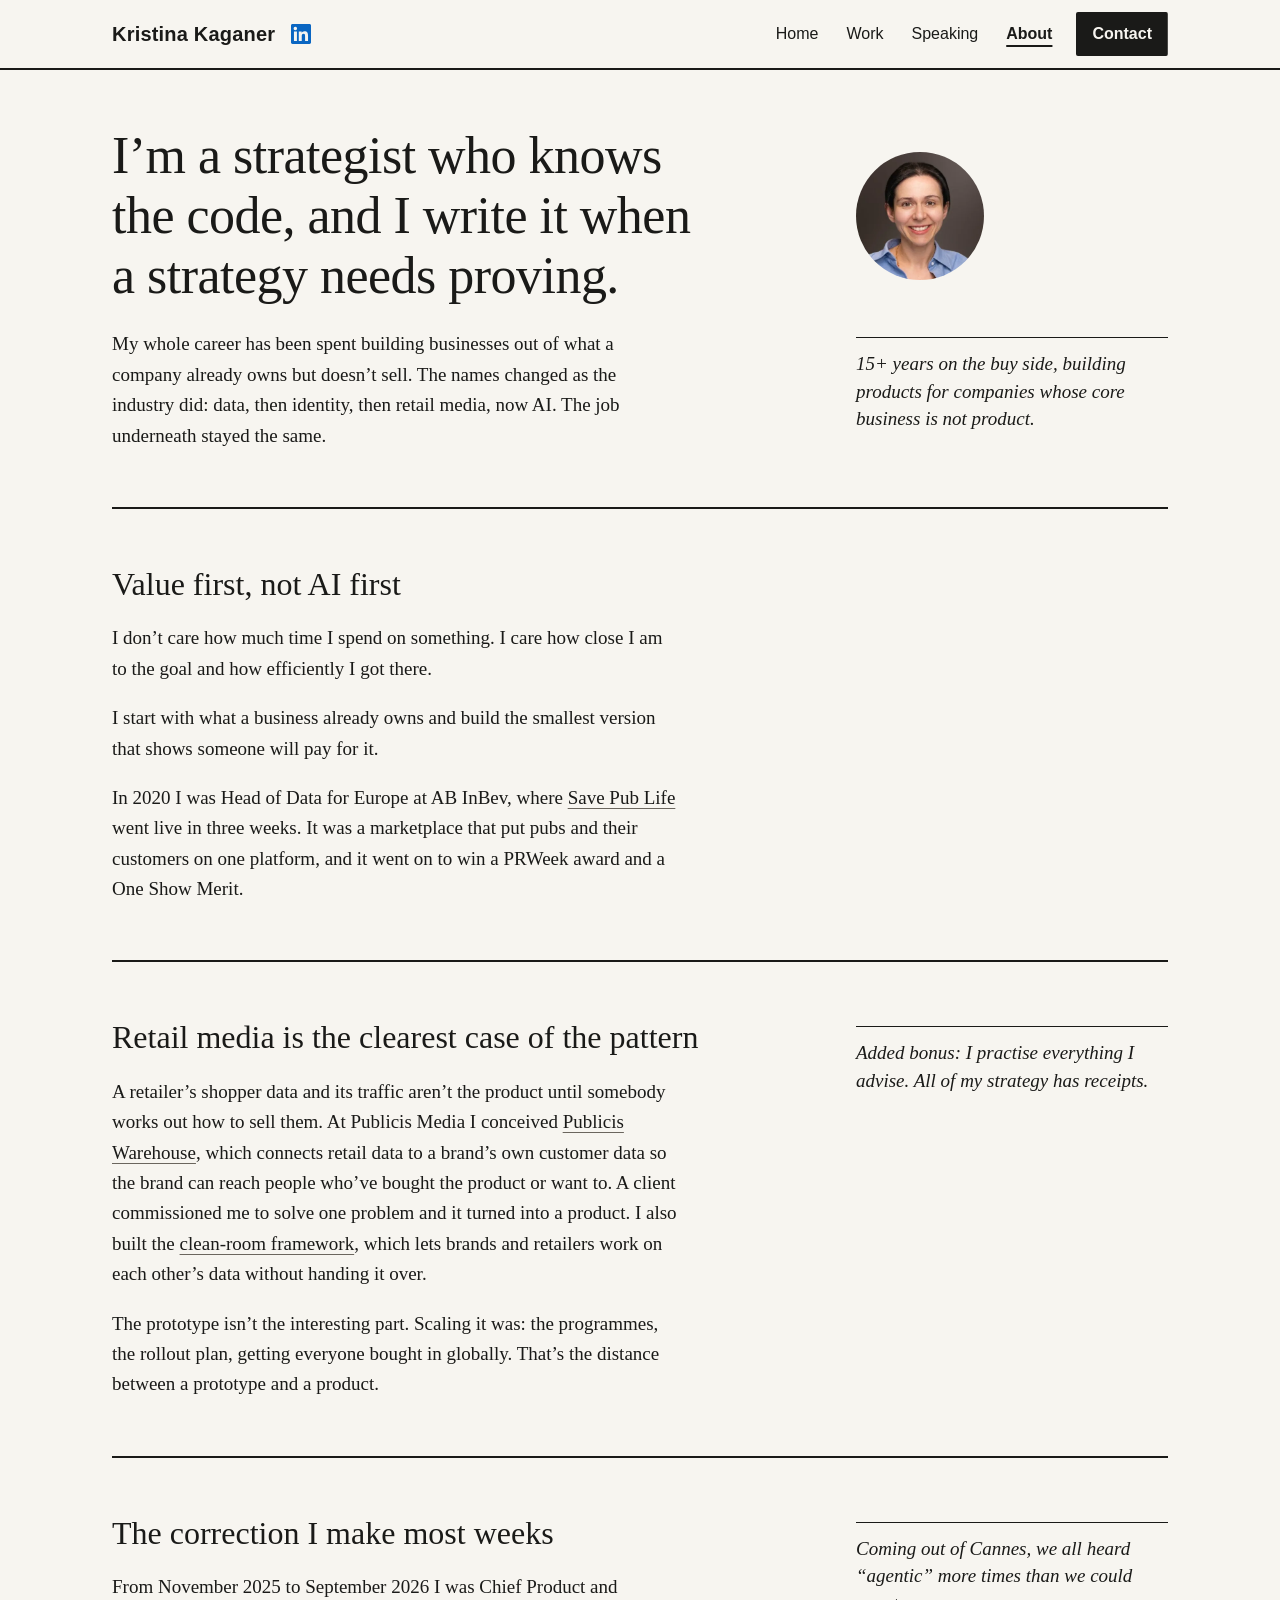
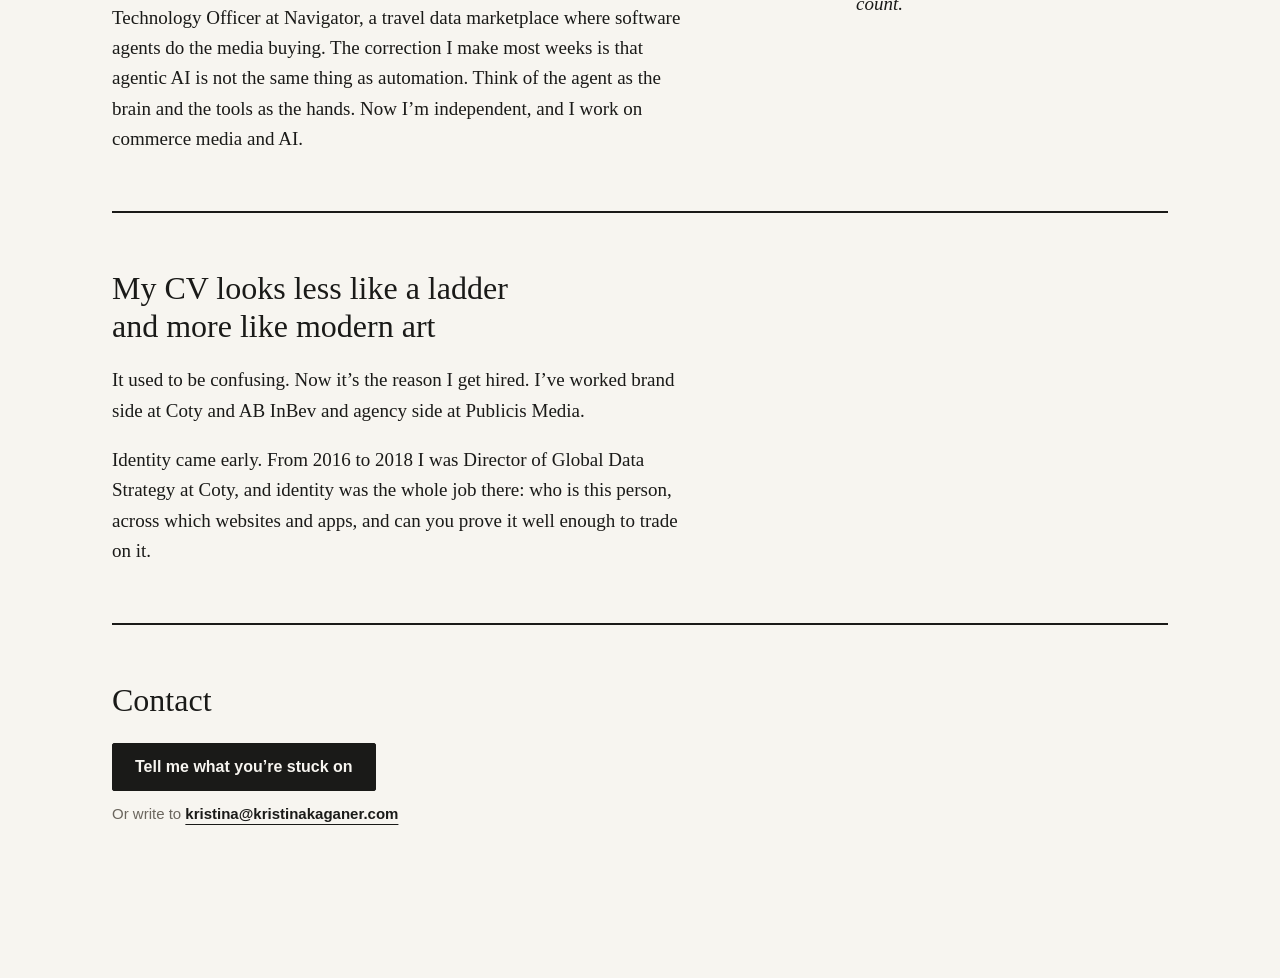
==== about/index.html @ c2e23ffd "Publish kristinakaganer.com Static build of site/ from the working repo. Four pages, a 404, self-hos" ====
<!doctype html>
<html lang="en-GB">
<head>
<meta charset="utf-8">
<meta name="viewport" content="width=device-width, initial-scale=1">
<!-- content/about.md · Title, Meta description -->
<title>About · Kristina Kaganer</title>
<meta name="description" content="How a career in data, identity, retail media and AI turned out to be one job: building businesses out of what a company already owns but doesn’t sell.">
<!-- Icons and share card. Both strings below are this page's own <title> and
     meta description, word for word, so nothing new is written here (D-011).
     The paths are root-relative, so they resolve only when served from the
     site root, which is how preview.command serves it. -->
<link rel="icon" href="/favicon.svg" type="image/svg+xml">
<link rel="icon" href="/favicon-32.png" sizes="32x32" type="image/png">
<link rel="apple-touch-icon" href="/apple-touch-icon.png">
<meta property="og:type" content="website">
<meta property="og:site_name" content="Kristina Kaganer">
<meta property="og:url" content="https://kristinakaganer.com/about/">
<meta property="og:title" content="About · Kristina Kaganer">
<meta property="og:description" content="How a career in data, identity, retail media and AI turned out to be one job: building businesses out of what a company already owns but doesn’t sell.">
<meta property="og:image" content="https://kristinakaganer.com/assets/og-image.png">
<meta property="og:image:width" content="1200">
<meta property="og:image:height" content="630">
<meta property="og:image:alt" content="Kristina Kaganer, head and shoulders.">
<meta name="twitter:card" content="summary_large_image">
<meta name="twitter:title" content="About · Kristina Kaganer">
<meta name="twitter:description" content="How a career in data, identity, retail media and AI turned out to be one job: building businesses out of what a company already owns but doesn’t sell.">
<meta name="theme-color" content="#F7F5F0">
<!-- Type is self-hosted in ../assets/fonts/ (D-020). Not preloaded: measured at
     390 on slow 4G with 4x CPU, preloading both faces cost 1108ms of first
     contentful paint, because a 129KB serif went ahead of the text. -->
<link rel="stylesheet" href="../assets/site.css">
<script src="../assets/site.js" defer></script>
</head>
<body id="top">
<a class="skip" href="#main">Skip to content</a>

<!-- content/home.md · ## Masthead and nav -->
<header class="masthead">
  <div class="wrap">
    <div class="masthead-left">
      <a class="site-name" href="../">Kristina Kaganer</a>
      <a class="nav-linkedin" href="https://www.linkedin.com/in/kristinakaganer" rel="me">
        <svg viewBox="0 0 24 24" width="20" height="20" aria-hidden="true" focusable="false"><path d="M20.45 20.45h-3.56v-5.57c0-1.33-.02-3.04-1.85-3.04-1.85 0-2.14 1.45-2.14 2.94v5.67H9.35V9h3.41v1.56h.05c.48-.9 1.64-1.85 3.37-1.85 3.6 0 4.27 2.37 4.27 5.46v6.28zM5.34 7.43a2.07 2.07 0 1 1 0-4.13 2.07 2.07 0 0 1 0 4.13zm1.78 13.02H3.55V9h3.57v11.45zM22.22 0H1.77C.79 0 0 .77 0 1.73v20.54C0 23.23.79 24 1.77 24h20.45c.98 0 1.78-.77 1.78-1.73V1.73C24 .77 23.2 0 22.22 0z"/></svg>
        <span class="visually-hidden">LinkedIn</span>
      </a>
    </div>
    <nav class="site-nav" aria-label="Main">
      <ul>
        <li><a href="../">Home</a></li>
        <li><a href="../work/">Work</a></li>
        <li><a href="../speaking/">Speaking</a></li>
        <li><a href="../about/" aria-current="page">About</a></li>
        <li class="nav-cta"><a class="nav-contact" href="mailto:kristina@kristinakaganer.com?subject=What%20I%27m%20stuck%20on">Contact</a></li>
      </ul>
    </nav>
  </div>
</header>

<main id="main" tabindex="-1">
<div class="wrap">

  <!-- content/about.md · ## Claim -->
  <section class="section" aria-labelledby="about-title">
    <div class="claim">
      <h1 id="about-title" class="page-title">I’m a strategist who knows the code, and I write it when a strategy needs proving.</h1>
      <!-- content/home.md · ## Claim · Portrait alt text -->
      <picture class="portrait"><source type="image/webp" srcset="../assets/kristina-kaganer.webp"><img src="../assets/kristina-kaganer.jpg" alt="Kristina Kaganer, head and shoulders." width="128" height="128"></picture>
    </div>
    <div class="with-margin after-title">
      <div class="col-main prose">
        <p>My whole career has been spent building businesses out of what a company already owns but doesn’t sell. The names changed as the industry did: data, then identity, then retail media, now AI. The job underneath stayed the same.</p>
      </div>
      <div class="col-margin">
        <aside class="aside">15+ years on the buy side, building products for companies whose core business is not product.</aside>
      </div>
    </div>
  </section>

  <!-- content/about.md · ## Value first, not AI first -->
  <section class="section" aria-labelledby="value">
    <div class="col-main">
      <h2 id="value" class="section-title">Value first, not AI first</h2>
      <div class="prose">
        <p>I don’t care how much time I spend on something. I care how close I am to the goal and how efficiently I got there.</p>
        <p>I start with what a business already owns and build the smallest version that shows someone will pay for it.</p>
        <p>In 2020 I was Head of Data for Europe at AB InBev, where <a class="prose-link" href="../work/#build-pubs">Save Pub Life</a> went live in three weeks. It was a marketplace that put pubs and their customers on one platform, and it went on to win a PRWeek award and a One Show Merit.</p>
      </div>
    </div>
  </section>

  <!-- content/about.md · ## Retail media is the clearest case of the pattern -->
  <section class="section" aria-labelledby="retail">
    <div class="with-margin">
      <div class="col-main">
        <h2 id="retail" class="section-title">Retail media is the clearest case of the pattern</h2>
        <div class="prose">
          <p>A retailer’s shopper data and its traffic aren’t the product until somebody works out how to sell them. At Publicis Media I conceived <a class="prose-link" href="../work/#build-warehouse">Publicis Warehouse</a>, which connects retail data to a brand’s own customer data so the brand can reach people who’ve bought the product or want to. A client commissioned me to solve one problem and it turned into a product. I also built the <a class="prose-link" href="../work/#build-cleanroom">clean-room framework</a>, which lets brands and retailers work on each other’s data without handing it over.</p>
          <p>The prototype isn’t the interesting part. Scaling it was: the programmes, the rollout plan, getting everyone bought in globally. That’s the distance between a prototype and a product.</p>
        </div>
      </div>
      <div class="col-margin">
        <aside class="aside">Added bonus: I practise everything I advise. All of my strategy has receipts.</aside>
      </div>
    </div>
  </section>

  <!-- content/about.md · ## The correction I make most weeks -->
  <section class="section" aria-labelledby="correction">
    <div class="with-margin">
      <div class="col-main">
        <h2 id="correction" class="section-title">The correction I make most weeks</h2>
        <div class="prose">
          <p>From November 2025 to September 2026 I was Chief Product and Technology Officer at Navigator, a travel data marketplace where software agents do the media buying. The correction I make most weeks is that agentic AI is not the same thing as automation. Think of the agent as the brain and the tools as the hands. Now I’m independent, and I work on commerce media and AI.</p>
        </div>
      </div>
      <div class="col-margin">
        <aside class="aside">Coming out of Cannes, we all heard “agentic” more times than we could count.</aside>
      </div>
    </div>
  </section>

  <!-- content/about.md · ## My CV looks less like a ladder and more like modern art -->
  <section class="section" aria-labelledby="cv">
    <div class="col-main">
      <h2 id="cv" class="section-title">My CV looks less like a ladder and more like modern art</h2>
      <div class="prose">
        <p>It used to be confusing. Now it’s the reason I get hired. I’ve worked brand side at Coty and AB InBev and agency side at Publicis Media.</p>
        <p>Identity came early. From 2016 to 2018 I was Director of Global Data Strategy at Coty, and identity was the whole job there: who is this person, across which websites and apps, and can you prove it well enough to trade on it.</p>
      </div>
    </div>
  </section>

  <!-- content/about.md · ## Contact -->
  <section class="section" aria-labelledby="contact">
    <h2 id="contact" class="section-title">Contact</h2>
    <div class="actions">
      <a class="button" href="mailto:kristina@kristinakaganer.com?subject=What%20I%27m%20stuck%20on">Tell me what you’re stuck on</a>
    </div>
    <p class="write-to">Or write to <a class="text-link" href="mailto:kristina@kristinakaganer.com">kristina@kristinakaganer.com</a></p>
  </section>

</div>
</main>

<!-- content/footer.md · Floating back to top -->
<a class="back-to-top" href="#top" hidden><span class="visually-hidden">Back to top</span></a>

</body>
</html>
---- assets/site.css ----
/* kristinakaganer.com · Proof Edition (BRAND.md)
   Serif to read, sans to click, mono for proof only.
   Oxblood marks evidence and nothing else. */

/* Self-hosted type (BRAND.md). Downloaded from Google Fonts, which serves
   these three as variable fonts: one file carries every weight the site uses,
   so Libre Franklin's four weights are one file and Newsreader's two are one.
   All three are SIL Open Font License 1.1; see fonts/OFL.txt.
   Self-hosted rather than linked, so there is no third-party request on first
   paint, no swap shift, and no dependency on a service the site does not own.
   Only latin and latin-ext are held: the site is en-GB, and the unicode-range
   means a browser fetches latin-ext only if a page needs it. */
@font-face {
  font-family: "Newsreader";
  font-style: normal;
  font-weight: 400 500;
  font-display: swap;
  src: url("fonts/newsreader-latin.woff2") format("woff2");
  unicode-range: U+0000-00FF, U+0131, U+0152-0153, U+02BB-02BC, U+02C6, U+02DA, U+02DC, U+0304, U+0308, U+0329, U+2000-206F, U+20AC, U+2122, U+2191, U+2193, U+2212, U+2215, U+FEFF, U+FFFD;
}
@font-face {
  font-family: "Newsreader";
  font-style: normal;
  font-weight: 400 500;
  font-display: swap;
  src: url("fonts/newsreader-latin-ext.woff2") format("woff2");
  unicode-range: U+0100-02BA, U+02BD-02C5, U+02C7-02CC, U+02CE-02D7, U+02DD-02FF, U+0304, U+0308, U+0329, U+1D00-1DBF, U+1E00-1E9F, U+1EF2-1EFF, U+2020, U+20A0-20AB, U+20AD-20C0, U+2113, U+2C60-2C7F, U+A720-A7FF;
}
@font-face {
  font-family: "Newsreader";
  font-style: italic;
  font-weight: 400;
  font-display: swap;
  src: url("fonts/newsreader-italic-latin.woff2") format("woff2");
  unicode-range: U+0000-00FF, U+0131, U+0152-0153, U+02BB-02BC, U+02C6, U+02DA, U+02DC, U+0304, U+0308, U+0329, U+2000-206F, U+20AC, U+2122, U+2191, U+2193, U+2212, U+2215, U+FEFF, U+FFFD;
}
@font-face {
  font-family: "Newsreader";
  font-style: italic;
  font-weight: 400;
  font-display: swap;
  src: url("fonts/newsreader-italic-latin-ext.woff2") format("woff2");
  unicode-range: U+0100-02BA, U+02BD-02C5, U+02C7-02CC, U+02CE-02D7, U+02DD-02FF, U+0304, U+0308, U+0329, U+1D00-1DBF, U+1E00-1E9F, U+1EF2-1EFF, U+2020, U+20A0-20AB, U+20AD-20C0, U+2113, U+2C60-2C7F, U+A720-A7FF;
}
@font-face {
  font-family: "Libre Franklin";
  font-style: normal;
  font-weight: 400 700;
  font-display: swap;
  src: url("fonts/libre-franklin-latin.woff2") format("woff2");
  unicode-range: U+0000-00FF, U+0131, U+0152-0153, U+02BB-02BC, U+02C6, U+02DA, U+02DC, U+0304, U+0308, U+0329, U+2000-206F, U+20AC, U+2122, U+2191, U+2193, U+2212, U+2215, U+FEFF, U+FFFD;
}
@font-face {
  font-family: "Libre Franklin";
  font-style: normal;
  font-weight: 400 700;
  font-display: swap;
  src: url("fonts/libre-franklin-latin-ext.woff2") format("woff2");
  unicode-range: U+0100-02BA, U+02BD-02C5, U+02C7-02CC, U+02CE-02D7, U+02DD-02FF, U+0304, U+0308, U+0329, U+1D00-1DBF, U+1E00-1E9F, U+1EF2-1EFF, U+2020, U+20A0-20AB, U+20AD-20C0, U+2113, U+2C60-2C7F, U+A720-A7FF;
}
@font-face {
  font-family: "IBM Plex Mono";
  font-style: normal;
  font-weight: 400;
  font-display: swap;
  src: url("fonts/ibm-plex-mono-latin.woff2") format("woff2");
  unicode-range: U+0000-00FF, U+0131, U+0152-0153, U+02BB-02BC, U+02C6, U+02DA, U+02DC, U+0304, U+0308, U+0329, U+2000-206F, U+20AC, U+2122, U+2191, U+2193, U+2212, U+2215, U+FEFF, U+FFFD;
}
@font-face {
  font-family: "IBM Plex Mono";
  font-style: normal;
  font-weight: 400;
  font-display: swap;
  src: url("fonts/ibm-plex-mono-latin-ext.woff2") format("woff2");
  unicode-range: U+0100-02BA, U+02BD-02C5, U+02C7-02CC, U+02CE-02D7, U+02DD-02FF, U+0304, U+0308, U+0329, U+1D00-1DBF, U+1E00-1E9F, U+1EF2-1EFF, U+2020, U+20A0-20AB, U+20AD-20C0, U+2113, U+2C60-2C7F, U+A720-A7FF;
}

:root {
  --paper: #F7F5F0;
  --ink: #1A1A18;
  --rule: #D8D3C8;
  --muted: #6B665E;
  --evidence: #7A1F1F;

  --serif: "Newsreader", Georgia, "Times New Roman", serif;
  --sans: "Libre Franklin", "Helvetica Neue", Arial, sans-serif;
  --mono: "IBM Plex Mono", ui-monospace, Menlo, Consolas, monospace;

  --reading: 680px;
  --measure: 30em;
  --margin-col: 312px;
  --proof-col: 312px;
  --gutter: 16px;
}

*, *::before, *::after { box-sizing: border-box; }

/* The paper goes on html as well as body, so the overscroll area does not
   flash white. color-scheme: light is the site saying it is light only
   (D-021), which also stops browser force-dark inverting the palette. */
html {
  -webkit-text-size-adjust: 100%;
  text-size-adjust: 100%;
  color-scheme: light;
  background: var(--paper);
  color: var(--ink);
}

body {
  margin: 0;
  background: var(--paper);
  color: var(--ink);
  font-family: var(--serif);
  font-size: 1.125rem;
  line-height: 1.6;
  font-optical-sizing: auto;
  overflow-wrap: break-word;
}

h1, h2, h3 {
  font-family: var(--serif);
  font-weight: 400;
  line-height: 1.2;
  margin: 0;
  text-wrap: balance;
}

p { margin: 0 0 1em; }
p:last-child { margin-bottom: 0; }

ul { margin: 0; padding: 0; list-style: none; }

a { color: var(--ink); }

:focus-visible {
  outline: 3px solid var(--ink);
  outline-offset: 3px;
}

.visually-hidden {
  position: absolute !important;
  width: 1px; height: 1px;
  margin: -1px; padding: 0;
  overflow: hidden;
  clip: rect(0 0 0 0);
  white-space: nowrap;
  border: 0;
}

/* Skip link */
.skip {
  /* Fixed, not absolute: absolute puts it above the viewport once the
     page is scrolled, so it is off screen at the moment it takes focus. */
  position: fixed;
  left: var(--gutter);
  top: 8px;
  z-index: 10;
  display: inline-flex;
  align-items: center;
  min-height: 44px;
  padding: 0 16px;
  background: var(--ink);
  color: var(--paper);
  font-family: var(--sans);
  font-size: 1rem;
  font-weight: 600;
  text-decoration: none;
  transform: translateY(-200%);
}
.skip:focus { transform: none; outline-color: var(--ink); }

.wrap {
  max-width: 1120px;
  margin: 0 auto;
  padding: 0 var(--gutter);
}

@media (min-width: 600px) {
  :root { --gutter: 32px; }
}

/* Anchors and keyboard focus land below the sticky stack. The offset sits
   on the targets as scroll-margin, not on the page as scroll-padding: with
   scroll-padding, tabbing onto a link inside a stuck bar made the browser
   scroll the page to "reveal" it. Below 720px the stuck part is the 50px nav
   row; from 720px the 70px masthead; from 960px on Work and Speaking the
   masthead plus the 46px "On this page" bar. Each offset adds 22px to 26px
   of breathing room. Controls inside the stuck bars need no offset. */
:root { --stack-offset: 72px; }
@media (min-width: 720px) {
  :root { --stack-offset: 96px; }
}
@media (min-width: 960px) {
  :root.has-on-page { --stack-offset: 140px; }
}
[id], a[href], button, [tabindex] { scroll-margin-top: var(--stack-offset); }
.masthead a, .back-to-top { scroll-margin-top: 0; }
@media (min-width: 960px) {
  .on-page a { scroll-margin-top: 0; }
}

/* Masthead: sticky, so the nav stays in reach (D-011). Below 720px the
   wordmark takes its own row and scrolls away; the negative top leaves only
   the nav row stuck to the top of the screen. */
.masthead {
  position: sticky;
  top: -48px;
  z-index: 5;
  background: var(--paper);
  border-bottom: 2px solid var(--ink);
}
.masthead .wrap {
  display: flex;
  flex-wrap: wrap;
  align-items: center;
  justify-content: space-between;
  gap: 0 24px;
  padding-top: 4px;
  padding-bottom: 4px;
}
.site-name {
  display: inline-flex;
  align-items: center;
  min-height: 44px;
  font-family: var(--sans);
  font-size: 1.25rem;
  font-weight: 700;
  letter-spacing: 0.01em;
  text-decoration: none;
}
.site-name:hover { text-decoration: underline; text-underline-offset: 6px; }

/* LinkedIn: the profile mark, beside the name and not in the nav (D-030).
   Measured at 320px the nav row has 8.3px of slack, so a sixth 44px item wraps
   it to two rows and the masthead goes 98px to 142px, which is the cost D-026
   priced and refused. Row one has 125px free at the same width, so the mark
   costs nothing at any width and the masthead height is unchanged, which is
   what the --stack-offset maths above depends on. The trade is that below
   720px row one scrolls away with the name and only the nav row stays stuck,
   so the mark is at the top of the page rather than always in reach. Contact
   is the route that has to be in reach, and it still is.
   LinkedIn's own blue, #0A66C2, and not one of the tokens above (D-032).
   Muted grey read as a dimmer shade of the name beside it rather than as a
   separate thing. It is hard coded rather than given a token because it is
   not this site's colour and must not become one: BRAND rule 4 still says
   oxblood is the one accent and it still means evidence. 5.22:1 on paper at
   rest and 9.27:1 on hover, both above the 3:1 a non-text mark needs and
   above 4.5:1 as well. */
.masthead-left { display: flex; align-items: center; gap: 0 4px; }
.nav-linkedin {
  display: inline-flex;
  align-items: center;
  justify-content: center;
  min-width: 44px;
  min-height: 44px;
  color: #0A66C2;
}
.nav-linkedin svg { display: block; fill: currentColor; }
.nav-linkedin:hover { color: #004182; }
.nav-linkedin:focus-visible { outline-offset: -3px; }

.site-nav { flex: 1 1 100%; }
.site-nav ul {
  display: flex;
  /* The five items fit one row at normal size. They cannot at 200% text, and
     without this the row is what pushes the page sideways (WCAG 1.4.4). */
  flex-wrap: wrap;
  justify-content: space-between;
  margin: 0 -6px;
}
.site-nav a {
  display: inline-flex;
  align-items: center;
  justify-content: center;
  min-height: 44px;
  min-width: 44px;
  padding: 0 6px;
  font-family: var(--sans);
  font-size: 0.9375rem;
  font-weight: 500;
  white-space: nowrap;
  text-decoration: none;
}
/* The narrowest phones: the five items still fit on one row */
@media (max-width: 379px) {
  .site-nav ul { margin: 0 -4px; }
  .site-nav a { padding: 0 4px; }
}
@media (max-width: 339px) {
  .site-nav ul { margin: 0 -2px; }
  .site-nav a { padding: 0 2px; }
}
@media (min-width: 720px) {
  .masthead { top: 0; }
  .masthead .wrap { flex-wrap: nowrap; padding-top: 12px; padding-bottom: 12px; }
  .site-nav { flex: 0 1 auto; }
  .site-nav ul { justify-content: flex-end; gap: 0 4px; margin: 0 -12px 0 0; }
  .site-nav a { padding: 0 12px; font-size: 1rem; }
}
.site-nav a:focus-visible { outline-offset: -3px; }
.site-nav a:hover { text-decoration: underline; text-underline-offset: 6px; }
.site-nav a[aria-current="page"] {
  font-weight: 700;
  text-decoration: underline;
  text-decoration-thickness: 2px;
  text-underline-offset: 6px;
}

/* Contact: the one button in the masthead, ink like every button
   (BRAND rule 4). The link keeps the 44px row height, so the masthead and
   its below-720px sticky offset are unchanged. On phones the ink fill is
   36px tall inside that 44px target, so it never touches the screen edge
   when the nav row is stuck; from 720px it fills the target. The right
   margin cancels the list's negative margin so the fill meets the gutter. */
.site-nav .nav-contact {
  padding: 0 12px;
  background: linear-gradient(var(--ink), var(--ink)) center / 100% 36px no-repeat;
  color: var(--paper);
  font-weight: 600;
}
.site-nav .nav-cta { margin-right: 6px; }
.site-nav .nav-contact:hover {
  text-decoration: underline;
  text-decoration-thickness: 2px;
  text-underline-offset: 5px;
}
/* Focus inverts the button and draws the outline inside it, so the ring
   is never clipped by the top of the screen when the row is stuck */
.site-nav .nav-contact:focus-visible { background-image: none; color: var(--ink); outline-offset: -3px; }
@media (max-width: 379px) {
  .site-nav .nav-contact { padding: 0 8px; }
  .site-nav .nav-cta { margin-right: 4px; }
}
@media (min-width: 720px) {
  .site-nav .nav-contact { padding: 0 16px; background-size: 100% 100%; border-radius: 2px; }
  .site-nav .nav-cta { margin: 0 12px 0 8px; }
}

/* Sections */
/* Sections open on a 2px ink rule, the masthead weight, so a new section
   reads differently from the 1px rules between entries (UIX-10). */
.section {
  padding: 40px 0;
  border-top: 2px solid var(--ink);
}
main > .wrap > .section:first-child { border-top: 0; }
@media (min-width: 960px) {
  .section { padding: 56px 0; }
}

/* Page grammar rule 5: a section heading wraps at the reading measure on every
   page, whichever wrapper it sits in. Without this, an h2 placed directly in
   .section runs to the full 1120px wrap while the same h2 inside .col-main
   wraps at 680px, so the same element has two measures across the site. */
.section-title {
  font-size: 1.75rem;
  margin-bottom: 20px;
  max-width: var(--reading);
}
@media (min-width: 600px) {
  .section-title { font-size: 2rem; }
}

/* Reading column with a margin column for the aside */
.with-margin {
  display: grid;
  grid-template-columns: minmax(0, 1fr);
  row-gap: 32px;
}
.col-main { min-width: 0; max-width: var(--reading); }
@media (min-width: 960px) {
  .with-margin {
    grid-template-columns: minmax(0, var(--reading)) var(--margin-col);
    column-gap: 64px;
  }
  .col-margin { padding-top: 8px; }
}

@media (min-width: 600px) {
  .prose p, .lede { font-size: 1.1875rem; }
}

/* Claim headline with portrait. The portrait follows the headline in the
   source, so on phones it sits under the claim, never above it (UX-03). */
.claim {
  display: flex;
  flex-direction: column;
  align-items: flex-start;
  gap: 16px;
  max-width: none;
}
/* 700px, not 600px. Measured on the home headline: at 620 the row leaves a
   364px column and the headline sets 5 lines, the shortest 199px; at 700 it
   leaves 444px and sets 3 even lines filling 87% of the column. Below 700 the
   portrait goes under the headline instead. */
@media (min-width: 700px) {
  .claim { flex-direction: row; align-items: center; gap: 64px; }
  .claim .page-title { flex: 0 1 var(--reading); }
}
.page-title {
  font-size: 2.125rem;
  line-height: 1.15;
  letter-spacing: -0.01em;
  max-width: var(--reading);
}
@media (min-width: 600px) {
  .page-title { font-size: 2.75rem; }
}
@media (min-width: 960px) {
  .page-title { font-size: 3.25rem; }
}

/* A real portrait, small and round (BRAND rule 5) */
.portrait { display: block; flex: none; }
.portrait img {
  display: block;
  width: 72px;
  height: 72px;
  border-radius: 50%;
  object-fit: cover;
}
@media (min-width: 600px) {
  .portrait img { width: 128px; height: 128px; }
}

/* Proof note: mono, oxblood, never in a heading */
.proof {
  font-family: var(--mono);
  font-size: 0.8125rem;
  line-height: 1.55;
  color: var(--evidence);
  border-left: 2px solid var(--evidence);
  padding: 2px 0 2px 12px;
  margin: 0;
  max-width: var(--reading);
}

/* Aside: italic, in the margin at desktop */
.aside {
  margin: 0;
  padding-top: 12px;
  border-top: 1px solid var(--ink);
  font-family: var(--serif);
  font-style: italic;
  font-size: 1.1875rem;
  line-height: 1.45;
  max-width: var(--reading);
}

/* Contents lists: year, body, optional proof column */
.contents { border-top: 1px solid var(--ink); }
.contents > li {
  display: grid;
  grid-template-columns: minmax(0, 1fr);
  gap: 4px 24px;
  padding: 20px 0;
  border-bottom: 1px solid var(--rule);
}
.contents .year {
  margin: 0;
  font-family: var(--sans);
  font-size: 0.875rem;
  font-weight: 500;
  line-height: 1.5;
  color: var(--muted);
  font-variant-numeric: tabular-nums;
  padding-top: 3px;
}
.contents .year:empty { display: none; }
.contents .body { min-width: 0; max-width: var(--reading); }
.contents .proof { margin-top: 10px; }

@media (min-width: 600px) {
  .contents > li { grid-template-columns: 8.5rem minmax(0, 1fr); }
  .contents .year:empty { display: block; }
  .contents .proof { grid-column: 2; }
}

/* Roles and awards: three short fields per row */
.fields > li { font-size: 1.0625rem; }
.fields .cols {
  display: grid;
  grid-template-columns: minmax(0, 1fr);
  gap: 0 24px;
}
.fields .cols span:first-child { font-weight: 500; }
.fields .cols span + span { color: var(--ink); }
@media (min-width: 600px) {
  .fields .cols { grid-template-columns: minmax(0, 1fr) minmax(0, 1fr); }
}

/* Roles grouped by company: the company once, its roles stacked newest
   first, and a thin rule joining the roles so the progression reads at a
   glance. Same year, company and title styles as the awards rows. */
.orgs { --role-gap: 12px; --marker: 13px; }
.orgs > li.org { display: block; }
.org .org-name { margin: 0; font-weight: 500; }
.org .roles {
  display: grid;
  grid-template-columns: minmax(0, 1fr);
  row-gap: var(--role-gap);
  margin: 6px 0 0;
  padding: 0;
  list-style: none;
}
.org .roles > li {
  position: relative;
  display: grid;
  grid-template-columns: minmax(0, 1fr);
  padding-left: 20px;
}
.org .role-title { margin: 0; color: var(--ink); }
/* A square marker on each role, level with its years */
.org .roles > li::before {
  content: "";
  position: absolute;
  left: 0;
  top: calc(var(--marker) - 3.5px);
  width: 7px;
  height: 7px;
  background: var(--muted);
}
/* The rule runs from this role's marker down to the next one */
.org .roles > li:not(:last-child)::after {
  content: "";
  position: absolute;
  left: 3px;
  top: var(--marker);
  bottom: calc(-1 * (var(--role-gap) + var(--marker)));
  border-left: 1px solid var(--muted);
}
/* A single role needs no marker; its years stay aligned with the others */
.org .roles > li:first-child:last-child::before { content: none; }
@media (min-width: 600px) {
  .orgs { --half: calc((var(--reading) - 24px) / 2); }
  .orgs > li.org {
    display: grid;
    grid-template-columns: 8.5rem minmax(0, var(--half)) minmax(0, var(--half));
    column-gap: 24px;
  }
  .org .org-name { grid-column: 2; grid-row: 1; }
  .org .roles {
    grid-column: 1 / -1;
    grid-row: 1;
    margin-top: 0;
    grid-template-columns: subgrid;
  }
  .org .roles > li {
    grid-column: 1 / -1;
    grid-template-columns: subgrid;
    padding-left: 0;
  }
  .org .roles > li > .year { grid-column: 1; padding-left: 20px; }
  .org .roles > li > .role-title { grid-column: 3; }
}

/* Builds and proofed blocks: proof beside at desktop */
.proofed {
  display: grid;
  grid-template-columns: minmax(0, 1fr);
  gap: 16px;
}
.proofed .proofed-main { min-width: 0; max-width: var(--reading); }
@media (min-width: 960px) {
  .proofed {
    grid-template-columns: minmax(0, var(--reading)) var(--proof-col);
    column-gap: 64px;
  }
  .proofed .proofed-main { grid-column: 1; }
  .proofed .proof { grid-column: 2; grid-row: 1; align-self: start; margin-top: 6px; }
  .build.proofed .proof { grid-row: 1 / span 2; }
}

/* Page grammar rule 4: a margin note never lands inside the thing it annotates.
   Below 960px there is no margin column, and source order would drop the mono
   proof line between a build's claim and the paragraph that explains it. Order
   moves it after both, so it reads as a note on the build rather than an
   interruption mid thought. Only auto-placed items are reordered, so the
   explicit placement above 960px is untouched. */
@media (max-width: 959.98px) {
  .proofed .proofed-main { order: 0; }
  .proofed .proof { order: 1; }
}

.builds { border-top: 1px solid var(--ink); }
.build {
  padding: 32px 0;
  border-bottom: 1px solid var(--rule);
}
.build:last-child { border-bottom: 0; padding-bottom: 0; }
.build h3 { font-size: 1.625rem; margin-bottom: 12px; }
.build .claim-line { font-size: 1.3125rem; line-height: 1.45; margin-bottom: 0; }
.build .mechanism { font-size: 1.0625rem; }

/* Topics: a bulleted list, an ink square marker level with each title */
.topics {
  border-top: 1px solid var(--ink);
  max-width: var(--reading);
  margin: 0;
  padding: 0;
  list-style: none;
}
.topics > li {
  position: relative;
  padding: 24px 0 24px 22px;
  border-bottom: 1px solid var(--rule);
}
.topics > li:last-child { border-bottom: 0; padding-bottom: 0; }
.topics > li::before {
  content: "";
  position: absolute;
  left: 0;
  top: calc(24px + 0.72em);
  width: 7px;
  height: 7px;
  background: var(--ink);
}
.topics .topic-title {
  font-size: 1.5rem;
  line-height: 1.25;
  font-weight: 500;
  margin: 0 0 8px;
}
.topics .lead { font-size: 1.1875rem; margin: 0; }

/* Pull line */
.pull {
  font-size: 1.75rem;
  line-height: 1.25;
  margin-top: 1.25em;
  max-width: var(--reading);
  text-wrap: balance;
}
@media (min-width: 600px) {
  .prose p.pull { font-size: 2.125rem; }
}

.after-title { margin-top: 24px; }
.after-contact { margin-top: 32px; }

/* Controls: sans, sentence case, ink.
   Inline by default, because every use but one sits inside a sentence. An
   inline-flex box 44px tall inside a 22.5px line box doubles the line and
   drops the baseline, which is what the "Or write to ..." line was doing on
   all four pages. The padding gives the same hit height without moving a
   glyph, and WCAG 2.5.8 exempts targets in a line of text anyway.
   box-decoration-break keeps that padding on both halves of a wrapped link;
   overflow-wrap: anywhere lets a long address break, which is what stops the
   page scrolling sideways at 200% text (body's break-word does not reduce
   min-content width, so it cannot). */
.text-link {
  font-family: var(--sans);
  font-size: 1rem;
  font-weight: 600;
  line-height: 1.35;
  text-decoration: underline;
  text-decoration-thickness: 1px;
  text-underline-offset: 5px;
  padding: 13px 0;
  overflow-wrap: anywhere;
  -webkit-box-decoration-break: clone;
  box-decoration-break: clone;
}
.text-link:hover { text-decoration-thickness: 2px; }

/* A link inside reading prose (site grammar rule 4, D-027). It takes the face,
   the size and the colour of the sentence it sits in and is marked by its
   underline alone. Deliberately not .text-link, which is sans 1rem weight 600
   with 13px of vertical padding: a 44px box inside a line box of 29px at 390
   takes the clicks meant for the lines above and below it, and WCAG 2.5.8
   exempts a target in a line of text for exactly that reason. */
.prose-link {
  color: inherit;
  text-decoration: underline;
  text-decoration-thickness: 1px;
  text-decoration-color: var(--muted);
  text-underline-offset: 4px;
}
.prose-link:hover {
  text-decoration-thickness: 2px;
  text-decoration-color: currentColor;
}

.actions {
  display: flex;
  flex-wrap: wrap;
  gap: 12px;
  margin: 24px 0 12px;
}
.button {
  display: inline-flex;
  align-items: center;
  justify-content: center;
  min-height: 48px;
  padding: 0 22px;
  border: 1px solid var(--ink);
  border-radius: 2px;
  background: var(--ink);
  color: var(--paper);
  font-family: var(--sans);
  font-size: 1rem;
  font-weight: 600;
  line-height: 1.2;
  text-decoration: none;
  cursor: pointer;
}
.button:hover { background: var(--paper); color: var(--ink); }
/* .hosted-note is the same quiet line as .write-to, used on Webinars to say
   that the register link leaves the site. It is a separate class because the
   checks count p.write-to to prove the close block carries exactly one. */
.write-to,
.hosted-note {
  font-family: var(--sans);
  font-size: 0.9375rem;
  line-height: 1.5;
  color: var(--muted);
  margin: 0;
}
.write-to .text-link { font-size: inherit; color: var(--ink); }

/* No footer (D-014). Room under the last section, so at the end of the page
   the floating back-to-top button sits clear of the last line */
main { padding-bottom: 96px; }

/* Floating back to top (site.js). Hidden in the markup, so it never shows
   or takes focus without JS; revealed after one screen of scrolling. It
   follows main in the source, so Tab reaches it after the page content.
   Ink with a paper ring, so it reads on paper and on the video posters. */
.back-to-top {
  position: fixed;
  right: max(16px, env(safe-area-inset-right));
  bottom: max(16px, env(safe-area-inset-bottom));
  z-index: 6;
  display: flex;
  align-items: center;
  justify-content: center;
  width: 48px;
  height: 48px;
  border: 1px solid var(--ink);
  border-radius: 2px;
  background: var(--ink);
  color: var(--paper);
  box-shadow: 0 0 0 2px var(--paper);
  font-family: var(--sans);
  font-size: 1.375rem;
  font-weight: 600;
  line-height: 1;
  text-decoration: none;
}
.back-to-top[hidden] { display: none; }
.back-to-top::before { content: "\2191"; content: "\2191" / ""; }
.back-to-top:hover,
.back-to-top:focus-visible { background: var(--paper); color: var(--ink); }
.back-to-top:focus-visible { outline: 3px solid var(--ink); outline-offset: 2px; }
@media (min-width: 720px) {
  .back-to-top { right: max(24px, env(safe-area-inset-right)); bottom: max(24px, env(safe-area-inset-bottom)); }
}
/* Smooth jumps only for people who have not asked for less motion */
@media (prefers-reduced-motion: no-preference) {
  html { scroll-behavior: smooth; }
}


/* Home doors: Speaking, Work and About, straight under the claim (D-017) */
.doors-section { padding-top: 0; }
.doors {
  display: grid;
  grid-template-columns: minmax(0, 1fr);
}
.door {
  display: flex;
  flex-direction: column;
  align-items: flex-start;
  gap: 4px;
  padding: 16px 0;
  border-bottom: 1px solid var(--rule);
}
.door:last-child { border-bottom: 0; padding-bottom: 0; }
.door-title { font-family: var(--sans); font-size: 1.125rem; font-weight: 700; line-height: 1.2; }
.door-link {
  display: inline-flex;
  align-items: center;
  gap: 8px;
  min-width: 44px;
  min-height: 44px;
  text-decoration: underline;
  text-decoration-thickness: 2px;
  text-underline-offset: 6px;
}
.door-link::after { content: "\2192"; content: "\2192" / ""; text-decoration: none; display: inline-block; }
.door-link:hover { text-decoration-thickness: 3px; }
/* The whole door is the link: the title link's ::before covers the card,
   and the mailto buttons sit above it so they stay separate targets. */
.door { position: relative; }
.door-link::before { content: ""; position: absolute; inset: 0; z-index: 0; }
/* Short about under the claim on home (D-015) */
.home-about { margin-top: 24px; max-width: var(--reading); }
.home-about p { margin: 0 0 8px; }
.door:hover .door-link,
.door-link:focus-visible { text-decoration-thickness: 3px; }
/* The arrow nudge is motion, so only without a reduced-motion preference */
@media (prefers-reduced-motion: no-preference) {
  .door-link::after { transition: transform 0.15s ease-out; }
  .door:hover .door-link::after,
  .door-link:focus-visible::after { transform: translateX(4px); }
}
.door-line { margin: 0; font-size: 1.0625rem; line-height: 1.45; max-width: var(--measure); }
@media (min-width: 720px) {
  .doors { grid-template-columns: repeat(3, minmax(0, 1fr)); column-gap: 32px; }
  .door { padding: 12px 0 0; border-bottom: 0; }
  .door + .door { border-left: 1px solid var(--rule); padding-left: 32px; margin-left: -1px; }
}

/* On this page: a row of section links under the lede */
.on-page {
  margin-top: 24px;
  padding-top: 8px;
  border-top: 1px solid var(--rule);
  font-family: var(--sans);
}
.on-page-label {
  margin: 0;
  font-size: 0.875rem;
  font-weight: 600;
  color: var(--muted);
}
.on-page ul { display: flex; flex-wrap: wrap; gap: 0 20px; }
.on-page a {
  display: inline-flex;
  align-items: center;
  min-height: 44px;
  min-width: 44px;
  font-size: 1rem;
  font-weight: 600;
  text-decoration: underline;
  text-decoration-thickness: 1px;
  text-underline-offset: 5px;
}
.on-page a:hover { text-decoration-thickness: 2px; }
/* The nav sits between the intro and the first section, so the intro gives
   up its bottom padding and the nav carries it as margin. */
.section.before-on-page { padding-bottom: 0; }
.on-page { margin-bottom: 40px; }
/* The section in view (site.js): a 3px ink bar under the link and no thin
   underline, so it differs by shape as well as weight. */
.on-page a[aria-current="true"] {
  text-decoration: none;
  box-shadow: inset 0 -3px 0 var(--ink);
}
/* Desktop: the row pins under the masthead (D-013). On phones it stays in
   the page flow, because a second stuck bar costs too much screen height. */
@media (min-width: 960px) {
  .on-page {
    position: sticky;
    top: 68px;
    z-index: 4;
    display: flex;
    align-items: center;
    gap: 0 28px;
    margin-bottom: 56px;
    padding-top: 0;
    background: var(--paper);
    /* No rule under the bar (D-029). It used to carry a 2px ink rule so the
       section boundary sat on the bar rather than 56px below it, which read as
       a box around the row: a 1px rule above, the links, a heavy rule below.
       The section takes its own rule back, the one every other section opens
       on, so the row is a line of links under the lede and nothing more. The
       "one rule, not two" it was written for still holds, because the two are
       56px apart and only one of them is at the boundary. */
  }
  .on-page ul { gap: 0 24px; }
}

/* Keep each proof item whole; wrap only at the separators */
.proof .nb { display: inline-block; max-width: 100%; }

/* Reading measure: no more than 80 characters per line */
.prose p, .lede, .lead, .mechanism p, p.mechanism { max-width: var(--measure); }


/* Click-to-load video (assets/video.js). A 16:9 poster that links to
   YouTube without JS, and a button that swaps in the player with it. */
.video { margin: 0; min-width: 0; }
.video-poster,
.video-frame {
  position: relative;
  display: block;
  width: 100%;
  aspect-ratio: 16 / 9;
  margin: 0;
  padding: 0;
  border: 0;
  border-top: 2px solid var(--ink);
  background: var(--ink);
  overflow: hidden;
}
.video-poster { cursor: pointer; color: var(--paper); font: inherit; }
.video-poster img {
  display: block;
  width: 100%;
  height: 100%;
  object-fit: cover;
}
.video-play {
  position: absolute;
  left: 50%;
  top: 50%;
  width: 64px;
  height: 48px;
  transform: translate(-50%, -50%);
  background: var(--ink);
  border: 1px solid var(--paper);
  border-radius: 2px;
}
.video-play::after {
  content: "";
  position: absolute;
  left: 50%;
  top: 50%;
  transform: translate(-35%, -50%);
  border-style: solid;
  border-width: 9px 0 9px 15px;
  border-color: transparent transparent transparent var(--paper);
}
.video-poster:hover .video-play { background: var(--paper); border-color: var(--ink); }
.video-poster:hover .video-play::after { border-left-color: var(--ink); }
.video-poster:focus-visible { outline: 3px solid var(--ink); outline-offset: 3px; }

/* Past talks: year, event, format and role, title, and a compact poster.
   The poster sits under the row text on phones and in its own right-hand
   column at desktop, so five videos keep the list short. */
.talks { margin: 0; padding: 0; list-style: none; }
.talks > li { row-gap: 12px; }
.talk-event {
  margin: 0;
  font-size: 1.25rem;
  line-height: 1.3;
  font-weight: 500;
}
.talk-format {
  margin: 2px 0 6px;
  font-family: var(--sans);
  font-size: 0.875rem;
  line-height: 1.5;
  color: var(--muted);
}
.talk-title { margin: 0; font-size: 1.0625rem; line-height: 1.5; }
.talk-video { margin-top: 4px; }
@media (min-width: 600px) {
  .talks .talk-video { grid-column: 2; max-width: 360px; }
}
@media (min-width: 960px) {
  .talks > li { grid-template-columns: 8.5rem minmax(0, 1fr) 280px; }
  .talks .talk-video {
    grid-column: 3;
    grid-row: 1;
    align-self: start;
    max-width: none;
    margin-top: 4px;
  }
}

/* Home fits one laptop screen (D-016): no bottom room for the floating
   button, which never shows on a page this short, and tighter section
   padding than the inner pages.
   D-034 tightened every figure here. D-016 was measured against an 800px
   viewport and home ended at 686px, which is one screen only if the window
   is a tall one. D-033's qualification sentence then took it to 747px, so a
   laptop with a bookmarks bar scrolled. The room came back out of spacing
   rather than out of the sentence, because the spacing was the part nobody
   had measured. Home now ends at 660px and holds one screen at 700. */
.home { padding-bottom: 0; }
.home .section { padding: 24px 0; }
.home .doors-section { padding-top: 0; padding-bottom: 20px; }
.home .home-about { margin-top: 12px; }
.home .home-about p { margin-bottom: 0; }
@media (min-width: 960px) {
  .home .section { padding: 12px 0 20px; }
  /* Repeated inside the query, not a duplicate: .home .section above has the
     same specificity and comes later, so it would otherwise win. */
  .home .doors-section { padding-top: 0; padding-bottom: 20px; }
  /* The headline takes the room beside the portrait, so it sets in two lines */
  .home .claim { gap: 40px; }
  .home .claim .page-title { flex: 1 1 auto; max-width: none; }
}

/* Home contact (D-017): one wide button under all three doors, with the
   address and LinkedIn written out in case the mail link does nothing */
/* D-034 took the rule's breathing room from 24px to 16px and the button from
   64px to 56px. 56px still clears the 44px hit target with room to spare. */
.home-contact { margin-top: 16px; padding-top: 16px; border-top: 1px solid var(--rule); }
.button-wide { display: flex; width: 100%; min-height: 56px; font-size: 1.125rem; }
.home-contact .write-to { margin-top: 8px; }
/* Email and LinkedIn share one line only where there is room for it (D-016).
   Below 1100px the phrase has to be allowed to wrap, or it alone overflows
   the viewport at 200% text. */
@media (min-width: 1100px) {
  .home-contact .nb { white-space: nowrap; }
}

/* Speaking: the list stops at 2023 and says so (D-019).
   Webinars: the same line, used while there is no session to list yet. */
.talks-more,
.sessions-empty { margin: 16px 0 0; font-family: var(--sans); font-size: 1rem; font-weight: 600; }
.sessions-empty { margin-top: 0; }
.sessions-empty + .hosted-note { margin-top: 12px; }

/* Print. Last in the file on purpose: these rules are single-class, so the
   later .on-page and .section rules would otherwise win on source order
   and the sticky sub-navigation would print. */
@media print {
  html, body { background: #fff; color: #000; }
  .skip, .on-page, .back-to-top, .video { display: none; }
  .masthead { position: static; border-bottom: 1px solid #000; }
  .section { border-top-width: 1px; break-inside: avoid; }
  h1, h2, h3 { break-after: avoid; }
  .talks > li, .proofed, .contents > li { break-inside: avoid; }
  .aside, .proof { color: #000; }
}
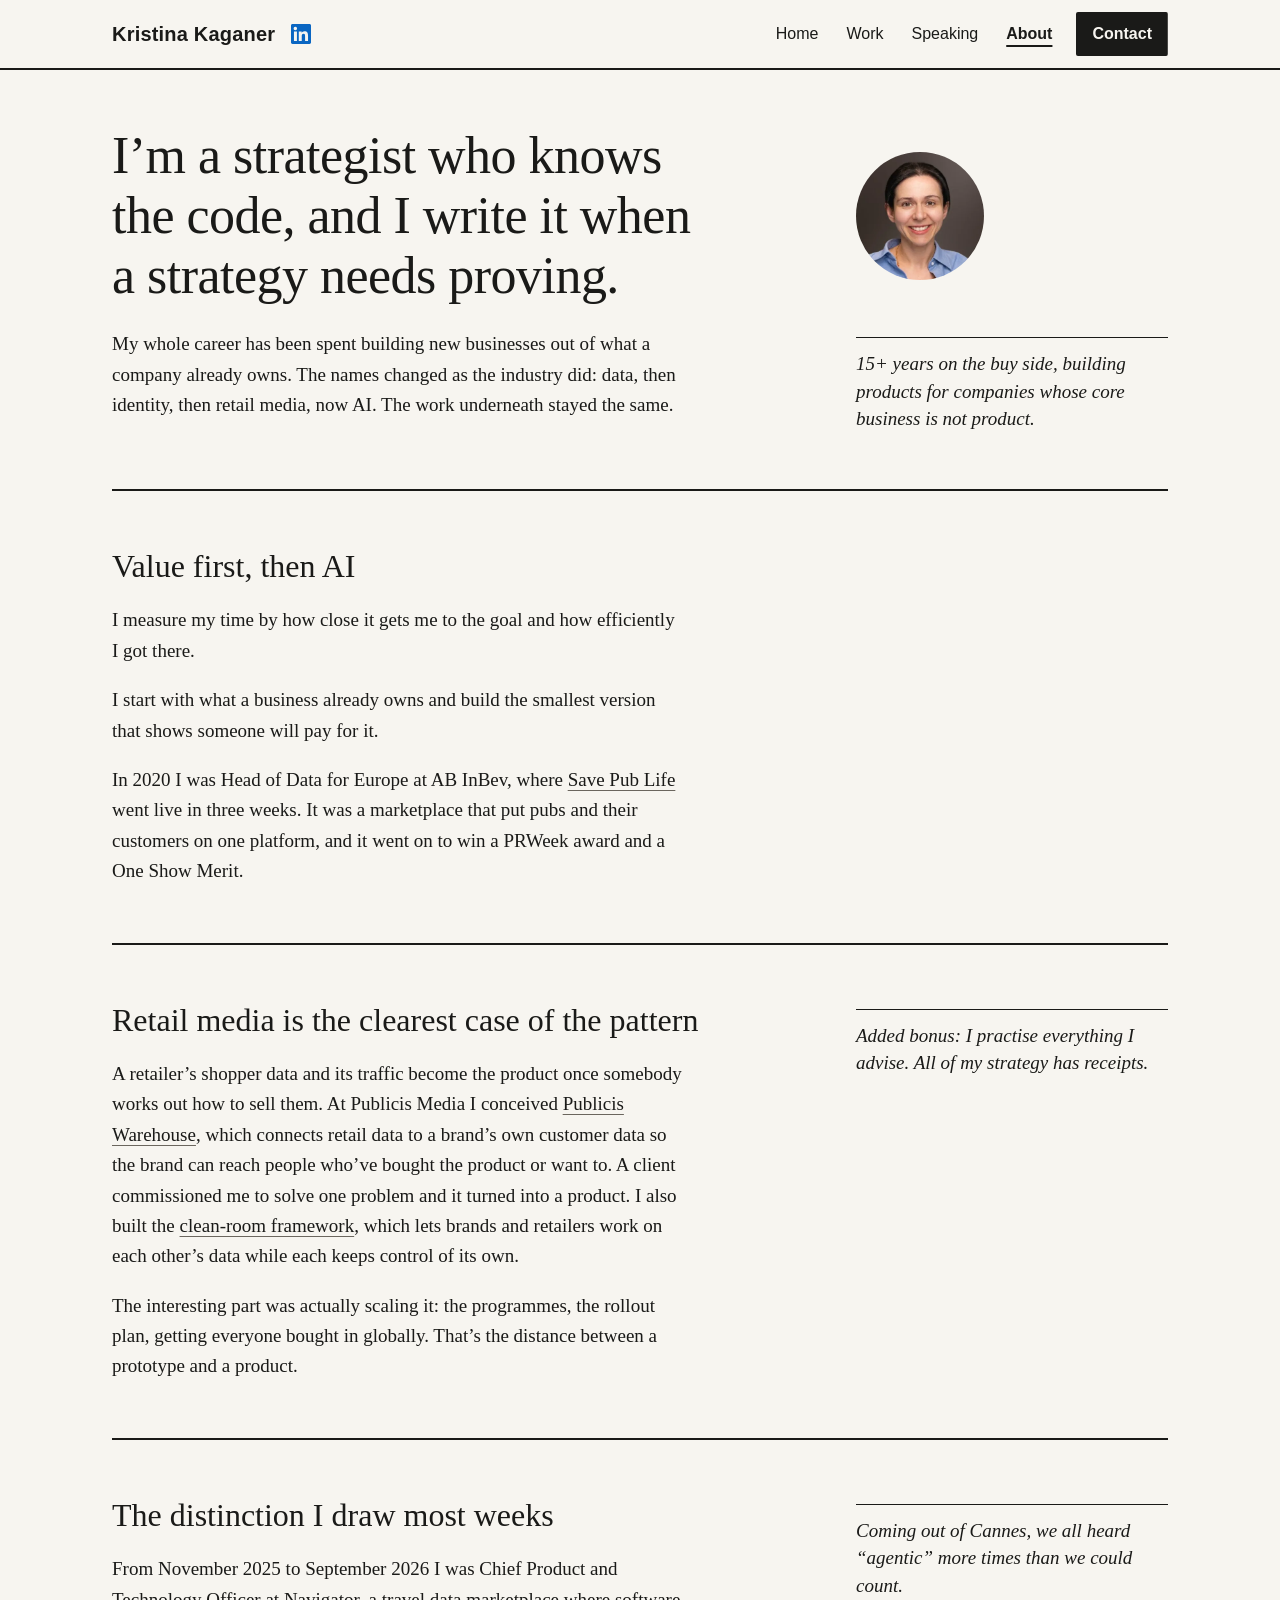
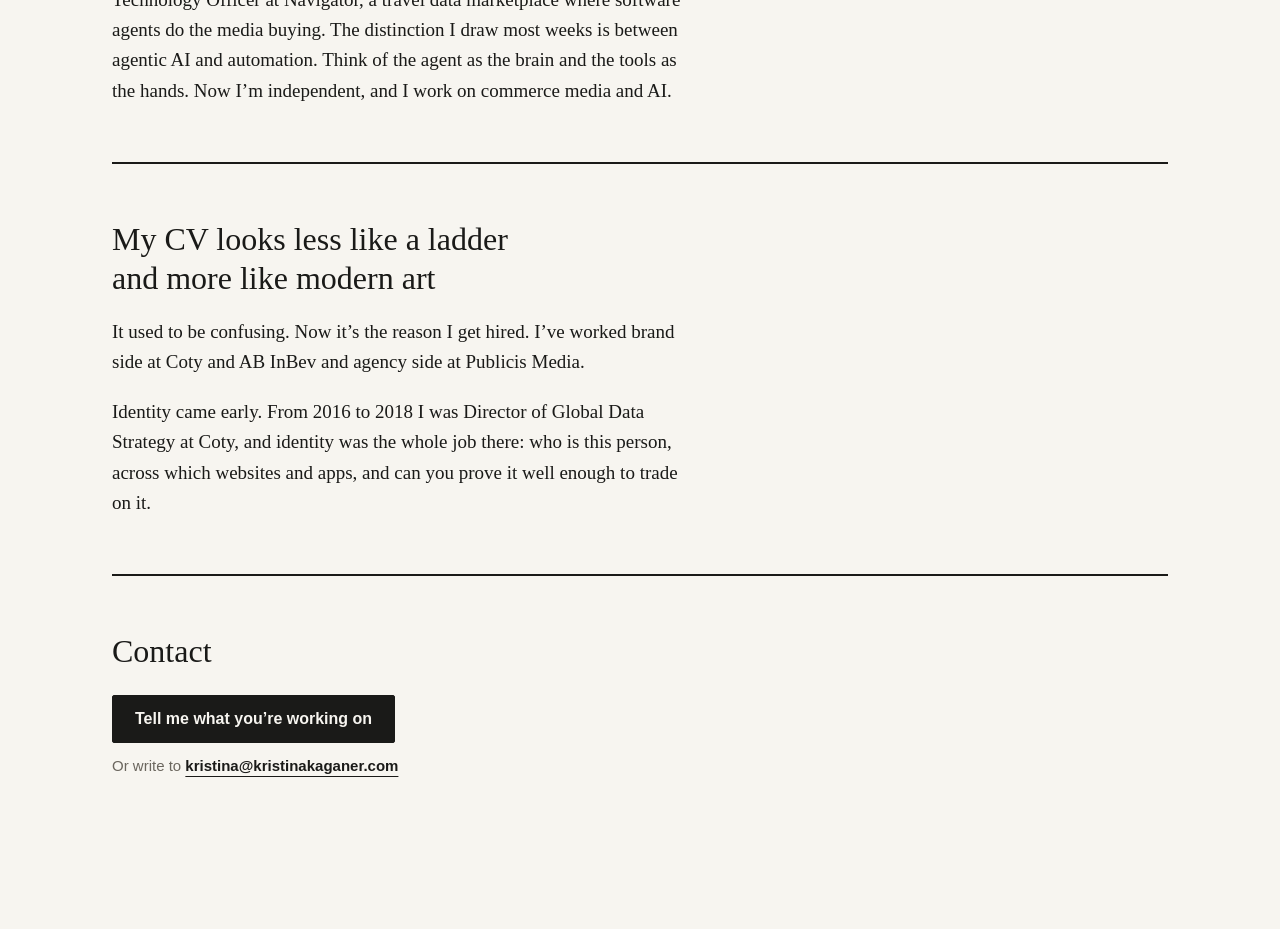
==== commit 16e2e5d9: "Update site 24 Sep 2026, 07:02" ====
--- a/about/index.html
+++ b/about/index.html
@@ -5,7 +5,7 @@
 <meta name="viewport" content="width=device-width, initial-scale=1">
 <!-- content/about.md · Title, Meta description -->
 <title>About · Kristina Kaganer</title>
-<meta name="description" content="How a career in data, identity, retail media and AI turned out to be one job: building businesses out of what a company already owns but doesn’t sell.">
+<meta name="description" content="How a career in data, identity, retail media and AI turned out to be one body of work: building new businesses out of what a company already owns.">
 <!-- Icons and share card. Both strings below are this page's own <title> and
      meta description, word for word, so nothing new is written here (D-011).
      The paths are root-relative, so they resolve only when served from the
@@ -17,14 +17,14 @@
 <meta property="og:site_name" content="Kristina Kaganer">
 <meta property="og:url" content="https://kristinakaganer.com/about/">
 <meta property="og:title" content="About · Kristina Kaganer">
-<meta property="og:description" content="How a career in data, identity, retail media and AI turned out to be one job: building businesses out of what a company already owns but doesn’t sell.">
+<meta property="og:description" content="How a career in data, identity, retail media and AI turned out to be one body of work: building new businesses out of what a company already owns.">
 <meta property="og:image" content="https://kristinakaganer.com/assets/og-image.png">
 <meta property="og:image:width" content="1200">
 <meta property="og:image:height" content="630">
 <meta property="og:image:alt" content="Kristina Kaganer, head and shoulders.">
 <meta name="twitter:card" content="summary_large_image">
 <meta name="twitter:title" content="About · Kristina Kaganer">
-<meta name="twitter:description" content="How a career in data, identity, retail media and AI turned out to be one job: building businesses out of what a company already owns but doesn’t sell.">
+<meta name="twitter:description" content="How a career in data, identity, retail media and AI turned out to be one body of work: building new businesses out of what a company already owns.">
 <meta name="theme-color" content="#F7F5F0">
 <!-- Type is self-hosted in ../assets/fonts/ (D-020). Not preloaded: measured at
      390 on slow 4G with 4x CPU, preloading both faces cost 1108ms of first
@@ -51,7 +51,7 @@
         <li><a href="../work/">Work</a></li>
         <li><a href="../speaking/">Speaking</a></li>
         <li><a href="../about/" aria-current="page">About</a></li>
-        <li class="nav-cta"><a class="nav-contact" href="mailto:kristina@kristinakaganer.com?subject=What%20I%27m%20stuck%20on">Contact</a></li>
+        <li class="nav-cta"><a class="nav-contact" href="mailto:kristina@kristinakaganer.com?subject=What%20I%27m%20working%20on">Contact</a></li>
       </ul>
     </nav>
   </div>
@@ -69,7 +69,7 @@
     </div>
     <div class="with-margin after-title">
       <div class="col-main prose">
-        <p>My whole career has been spent building businesses out of what a company already owns but doesn’t sell. The names changed as the industry did: data, then identity, then retail media, now AI. The job underneath stayed the same.</p>
+        <p>My whole career has been spent building new businesses out of what a company already owns. The names changed as the industry did: data, then identity, then retail media, now AI. The work underneath stayed the same.</p>
       </div>
       <div class="col-margin">
         <aside class="aside">15+ years on the buy side, building products for companies whose core business is not product.</aside>
@@ -77,12 +77,12 @@
     </div>
   </section>
 
-  <!-- content/about.md · ## Value first, not AI first -->
+  <!-- content/about.md · ## Value first, then AI -->
   <section class="section" aria-labelledby="value">
     <div class="col-main">
-      <h2 id="value" class="section-title">Value first, not AI first</h2>
+      <h2 id="value" class="section-title">Value first, then AI</h2>
       <div class="prose">
-        <p>I don’t care how much time I spend on something. I care how close I am to the goal and how efficiently I got there.</p>
+        <p>I measure my time by how close it gets me to the goal and how efficiently I got there.</p>
         <p>I start with what a business already owns and build the smallest version that shows someone will pay for it.</p>
         <p>In 2020 I was Head of Data for Europe at AB InBev, where <a class="prose-link" href="../work/#build-pubs">Save Pub Life</a> went live in three weeks. It was a marketplace that put pubs and their customers on one platform, and it went on to win a PRWeek award and a One Show Merit.</p>
       </div>
@@ -95,8 +95,8 @@
       <div class="col-main">
         <h2 id="retail" class="section-title">Retail media is the clearest case of the pattern</h2>
         <div class="prose">
-          <p>A retailer’s shopper data and its traffic aren’t the product until somebody works out how to sell them. At Publicis Media I conceived <a class="prose-link" href="../work/#build-warehouse">Publicis Warehouse</a>, which connects retail data to a brand’s own customer data so the brand can reach people who’ve bought the product or want to. A client commissioned me to solve one problem and it turned into a product. I also built the <a class="prose-link" href="../work/#build-cleanroom">clean-room framework</a>, which lets brands and retailers work on each other’s data without handing it over.</p>
-          <p>The prototype isn’t the interesting part. Scaling it was: the programmes, the rollout plan, getting everyone bought in globally. That’s the distance between a prototype and a product.</p>
+          <p>A retailer’s shopper data and its traffic become the product once somebody works out how to sell them. At Publicis Media I conceived <a class="prose-link" href="../work/#build-warehouse">Publicis Warehouse</a>, which connects retail data to a brand’s own customer data so the brand can reach people who’ve bought the product or want to. A client commissioned me to solve one problem and it turned into a product. I also built the <a class="prose-link" href="../work/#build-cleanroom">clean-room framework</a>, which lets brands and retailers work on each other’s data while each keeps control of its own.</p>
+          <p>The interesting part was actually scaling it: the programmes, the rollout plan, getting everyone bought in globally. That’s the distance between a prototype and a product.</p>
         </div>
       </div>
       <div class="col-margin">
@@ -105,13 +105,13 @@
     </div>
   </section>
 
-  <!-- content/about.md · ## The correction I make most weeks -->
+  <!-- content/about.md · ## The distinction I draw most weeks -->
   <section class="section" aria-labelledby="correction">
     <div class="with-margin">
       <div class="col-main">
-        <h2 id="correction" class="section-title">The correction I make most weeks</h2>
+        <h2 id="correction" class="section-title">The distinction I draw most weeks</h2>
         <div class="prose">
-          <p>From November 2025 to September 2026 I was Chief Product and Technology Officer at Navigator, a travel data marketplace where software agents do the media buying. The correction I make most weeks is that agentic AI is not the same thing as automation. Think of the agent as the brain and the tools as the hands. Now I’m independent, and I work on commerce media and AI.</p>
+          <p>From November 2025 to September 2026 I was Chief Product and Technology Officer at Navigator, a travel data marketplace where software agents do the media buying. The distinction I draw most weeks is between agentic AI and automation. Think of the agent as the brain and the tools as the hands. Now I’m independent, and I work on commerce media and AI.</p>
         </div>
       </div>
       <div class="col-margin">
@@ -135,7 +135,7 @@
   <section class="section" aria-labelledby="contact">
     <h2 id="contact" class="section-title">Contact</h2>
     <div class="actions">
-      <a class="button" href="mailto:kristina@kristinakaganer.com?subject=What%20I%27m%20stuck%20on">Tell me what you’re stuck on</a>
+      <a class="button" href="mailto:kristina@kristinakaganer.com?subject=What%20I%27m%20working%20on">Tell me what you’re working on</a>
     </div>
     <p class="write-to">Or write to <a class="text-link" href="mailto:kristina@kristinakaganer.com">kristina@kristinakaganer.com</a></p>
   </section>
--- a/assets/site.css
+++ b/assets/site.css
@@ -705,11 +705,15 @@
   cursor: pointer;
 }
 .button:hover { background: var(--paper); color: var(--ink); }
-/* .hosted-note is the same quiet line as .write-to, used on Webinars to say
-   that the register link leaves the site. It is a separate class because the
-   checks count p.write-to to prove the close block carries exactly one. */
-.write-to,
-.hosted-note {
+/* .write-to is the quiet line under a close-block button. It had a twin,
+   .hosted-note, for a line that is not a close block: Webinars used it and
+   left this repo at D-031, then Speaking borrowed it for the note under the
+   PDF download at D-035. D-037 cut that note, so .hosted-note has no caller
+   and is gone. The class existed at all because the checks count p.write-to to
+   prove the close block carries exactly one, and a second p.write-to anywhere
+   on the page would fail that. Anything quiet and outside a close block needs
+   its own class again for the same reason. */
+.write-to {
   font-family: var(--sans);
   font-size: 0.9375rem;
   line-height: 1.5;
@@ -1003,17 +1007,115 @@
 .talks-more,
 .sessions-empty { margin: 16px 0 0; font-family: var(--sans); font-size: 1rem; font-weight: 600; }
 .sessions-empty { margin-top: 0; }
-.sessions-empty + .hosted-note { margin-top: 12px; }
+
+/* Speaking bio: the host intro. A third-person block inside a first-person
+   page, so it is set apart rather than styled up. It reuses .aside's italic
+   serif and ink rule, and adds only the label that says who it is for, because
+   an unlabelled third-person paragraph in her own bio reads as a slip. */
+.host-intro { margin-top: 32px; max-width: var(--reading); }
+.host-intro-label {
+  font-family: var(--sans);
+  font-style: normal;
+  font-size: 0.8125rem;
+  font-weight: 600;
+  letter-spacing: 0.06em;
+  text-transform: uppercase;
+  color: var(--muted);
+  margin: 0 0 8px;
+}
+.host-intro-text { margin: 0; }
+
+/* Speaking topics: the mechanism paragraph under each lead. One step down from
+   the lead in size and set in the muted ink, because a reader who stops at the
+   lead has the topic and a reader who goes on gets how it works. Held back for
+   length until D-035. */
+.topics .mechanism {
+  font-size: 1rem;
+  line-height: 1.6;
+  color: var(--muted);
+  margin: 10px 0 0;
+}
+
+/* Booking: a two-column spec list at desktop, stacked on a phone. It holds one
+   row, Formats, and the list survives the count because the layout is per row.
+   D-036 cut the other four and with them .slot, the muted italic treatment for
+   a row with no fact behind it: she would rather the page carry one row that is
+   true than five where three say "to confirm". If a practical is ever answered
+   it is a new .spec and nothing else has to change. */
+.specs {
+  border-top: 1px solid var(--ink);
+  max-width: var(--reading);
+  margin: 0;
+}
+.spec {
+  display: grid;
+  grid-template-columns: minmax(0, 1fr);
+  gap: 4px 24px;
+  padding: 16px 0;
+  border-bottom: 1px solid var(--rule);
+}
+.spec dt {
+  font-family: var(--sans);
+  font-size: 0.9375rem;
+  font-weight: 600;
+  line-height: 1.5;
+}
+.spec dd { margin: 0; font-size: 1.0625rem; line-height: 1.55; }
+@media (min-width: 600px) {
+  .spec { grid-template-columns: 200px minmax(0, 1fr); }
+  .spec dt { padding-top: 2px; }
+}
 
 /* Print. Last in the file on purpose: these rules are single-class, so the
    later .on-page and .section rules would otherwise win on source order
    and the sticky sub-navigation would print. */
 @media print {
+  /* A4 with a 14mm margin. Chrome is told preferCSSPageSize, so this rule and
+     not the print dialog decides the sheet (D-035). */
+  @page { size: A4; margin: 14mm; }
   html, body { background: #fff; color: #000; }
   .skip, .on-page, .back-to-top, .video { display: none; }
-  .masthead { position: static; border-bottom: 1px solid #000; }
-  .section { border-top-width: 1px; break-inside: avoid; }
+  /* The masthead keeps her name and loses its navigation. A nav bar on paper
+     is five words a reader cannot click and the LinkedIn mark is a sixth, and
+     together they cost the first sheet a fifth of its height. The address a
+     booker actually needs is in the close block, which prints. */
+  .site-nav, .nav-linkedin { display: none; }
+  .masthead { position: static; background: none; border-bottom: 1px solid #000; }
+  .masthead .wrap { padding-top: 0; padding-bottom: 8px; }
+  /* break-inside on the section was written when the tallest section on the
+     site was four short rows. Bio and Topics are now taller than an A4 sheet,
+     and a block that cannot break and cannot fit starts a new page, which is
+     how the first profile came out at six pages for four pages of content.
+     The break rules moved down to the rows, which are the things that must
+     not be split. */
+  .section { border-top-width: 1px; break-inside: auto; }
   h1, h2, h3 { break-after: avoid; }
-  .talks > li, .proofed, .contents > li { break-inside: avoid; }
+  .talks > li, .proofed, .contents > li, .topics > li, .spec, .host-intro { break-inside: avoid; }
   .aside, .proof { color: #000; }
-}
+  /* Controls are not printable. The button and the line under it say "click"
+     and "download" to a reader holding a sheet of paper, and the sheet is the
+     download. The address stays, because it is the one thing a booker needs
+     off the page. */
+  .actions { display: none; }
+  /* Print is paper, not a screen at arm's length, so the whole page steps down
+     one size. At screen sizes the profile runs to six A4 sheets for four sheets
+     of content, and a booker printing it pays for the difference. */
+  .page-title { font-size: 1.875rem; }
+  .section-title { font-size: 1.375rem; }
+  .prose p, .lede, .lead, .aside, .topics .lead { font-size: 0.9375rem; line-height: 1.5; }
+  .topics .topic-title { font-size: 1.125rem; }
+  .topics .mechanism { font-size: 0.875rem; line-height: 1.45; }
+  .spec dd, .talk-title, .talk-event { font-size: 0.9375rem; }
+  .portrait img { width: 88px; height: 88px; }
+  .section { padding: 14px 0; }
+  /* On screen the claim runs straight into the on-page bar, so it carries no
+     bottom padding. In print the bar is gone and the next section's rule lands
+     on the claim's last line without it. */
+  .section.before-on-page { padding-bottom: 14px; }
+  .topics > li { padding-top: 14px; padding-bottom: 14px; }
+  .contents > li, .spec { padding: 10px 0; }
+  main { padding-bottom: 0; }
+  /* A link in print is ink, not blue, and its target is on the same sheet or
+     on a site the reader can type in. */
+  a { color: #000; }
+}
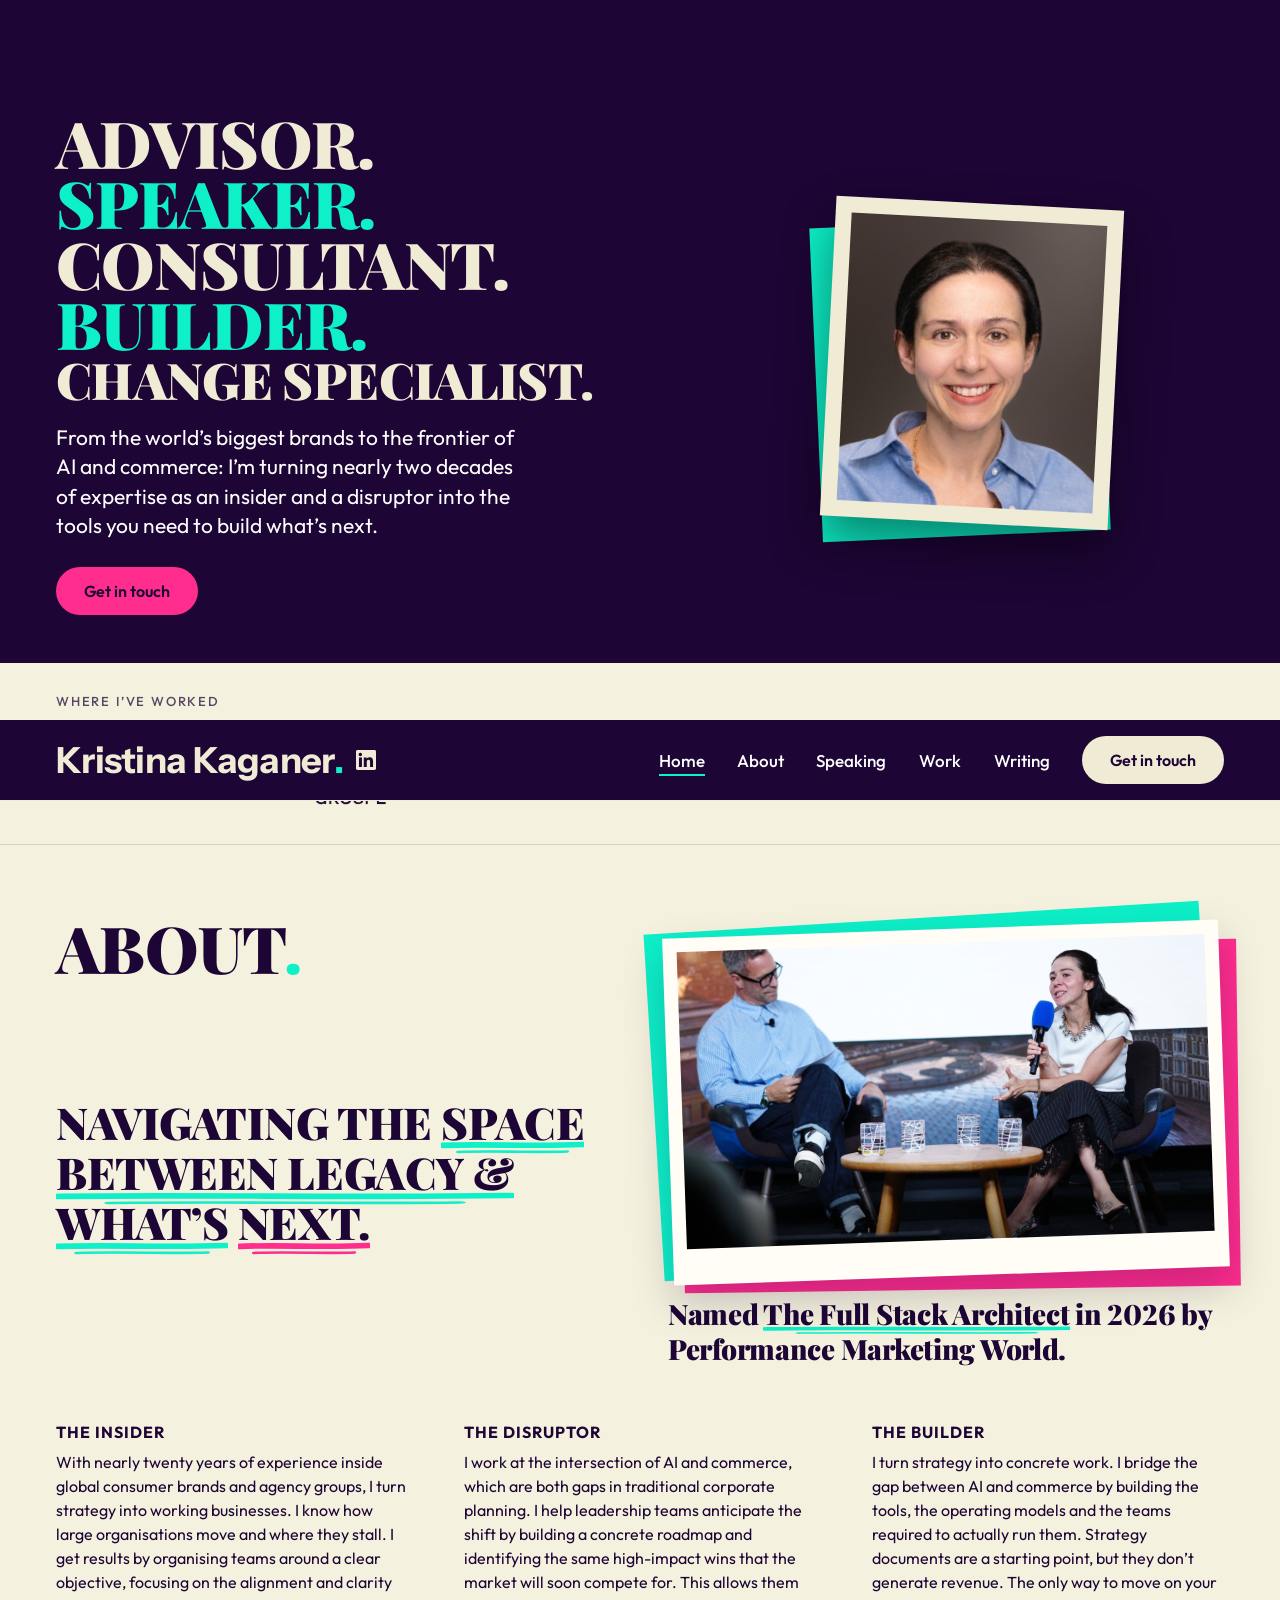
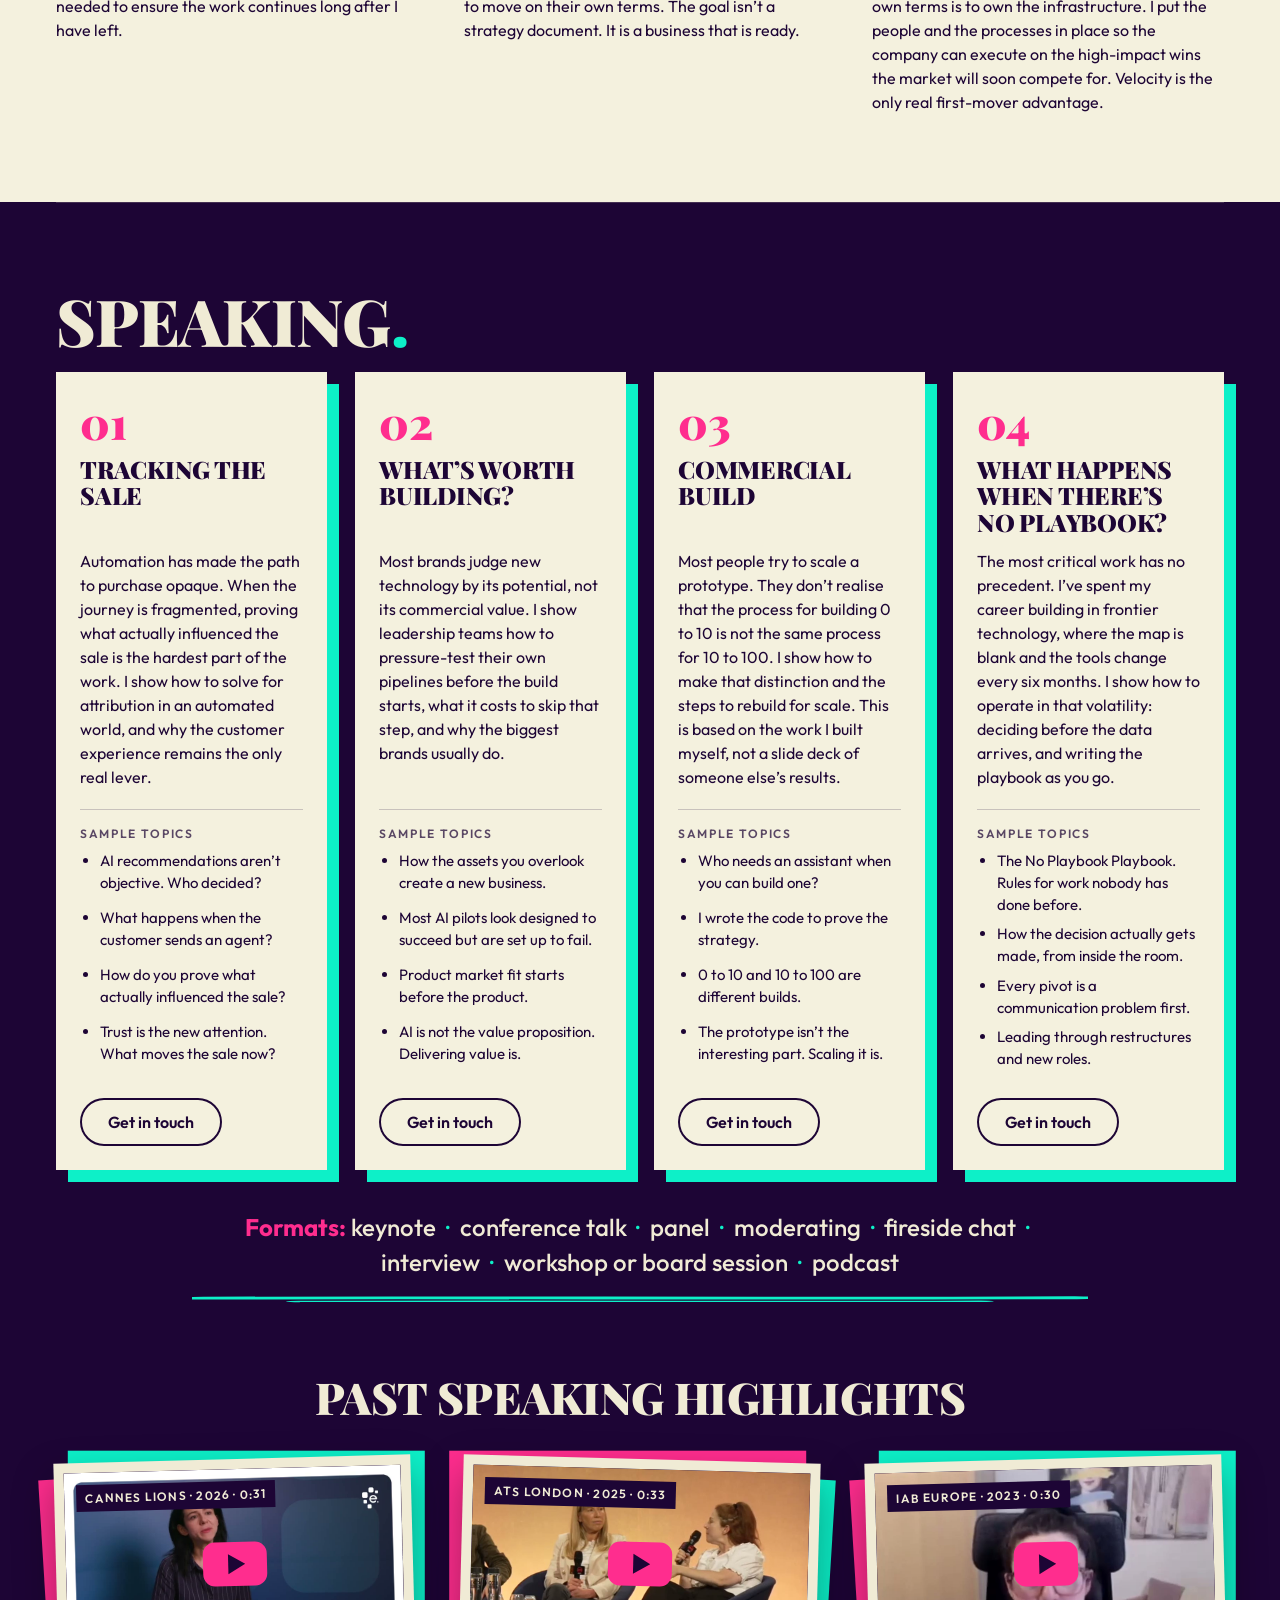
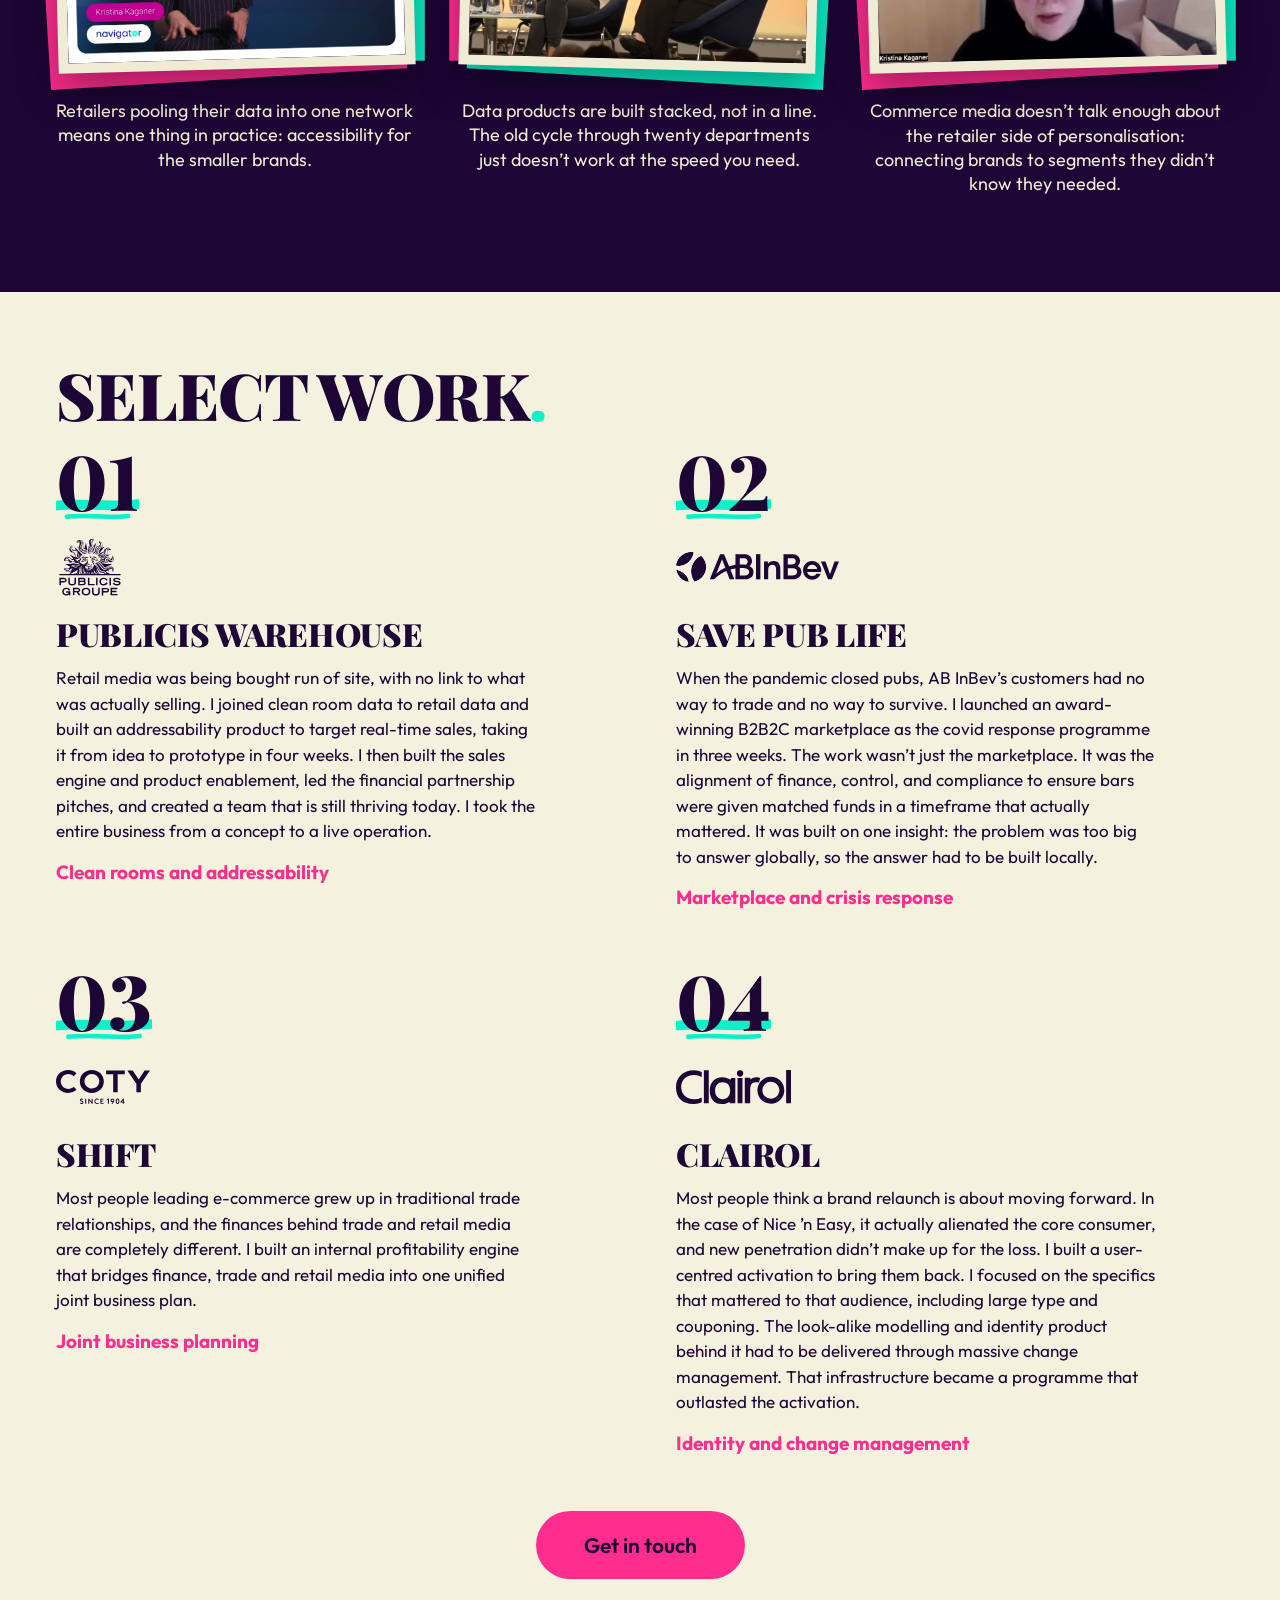
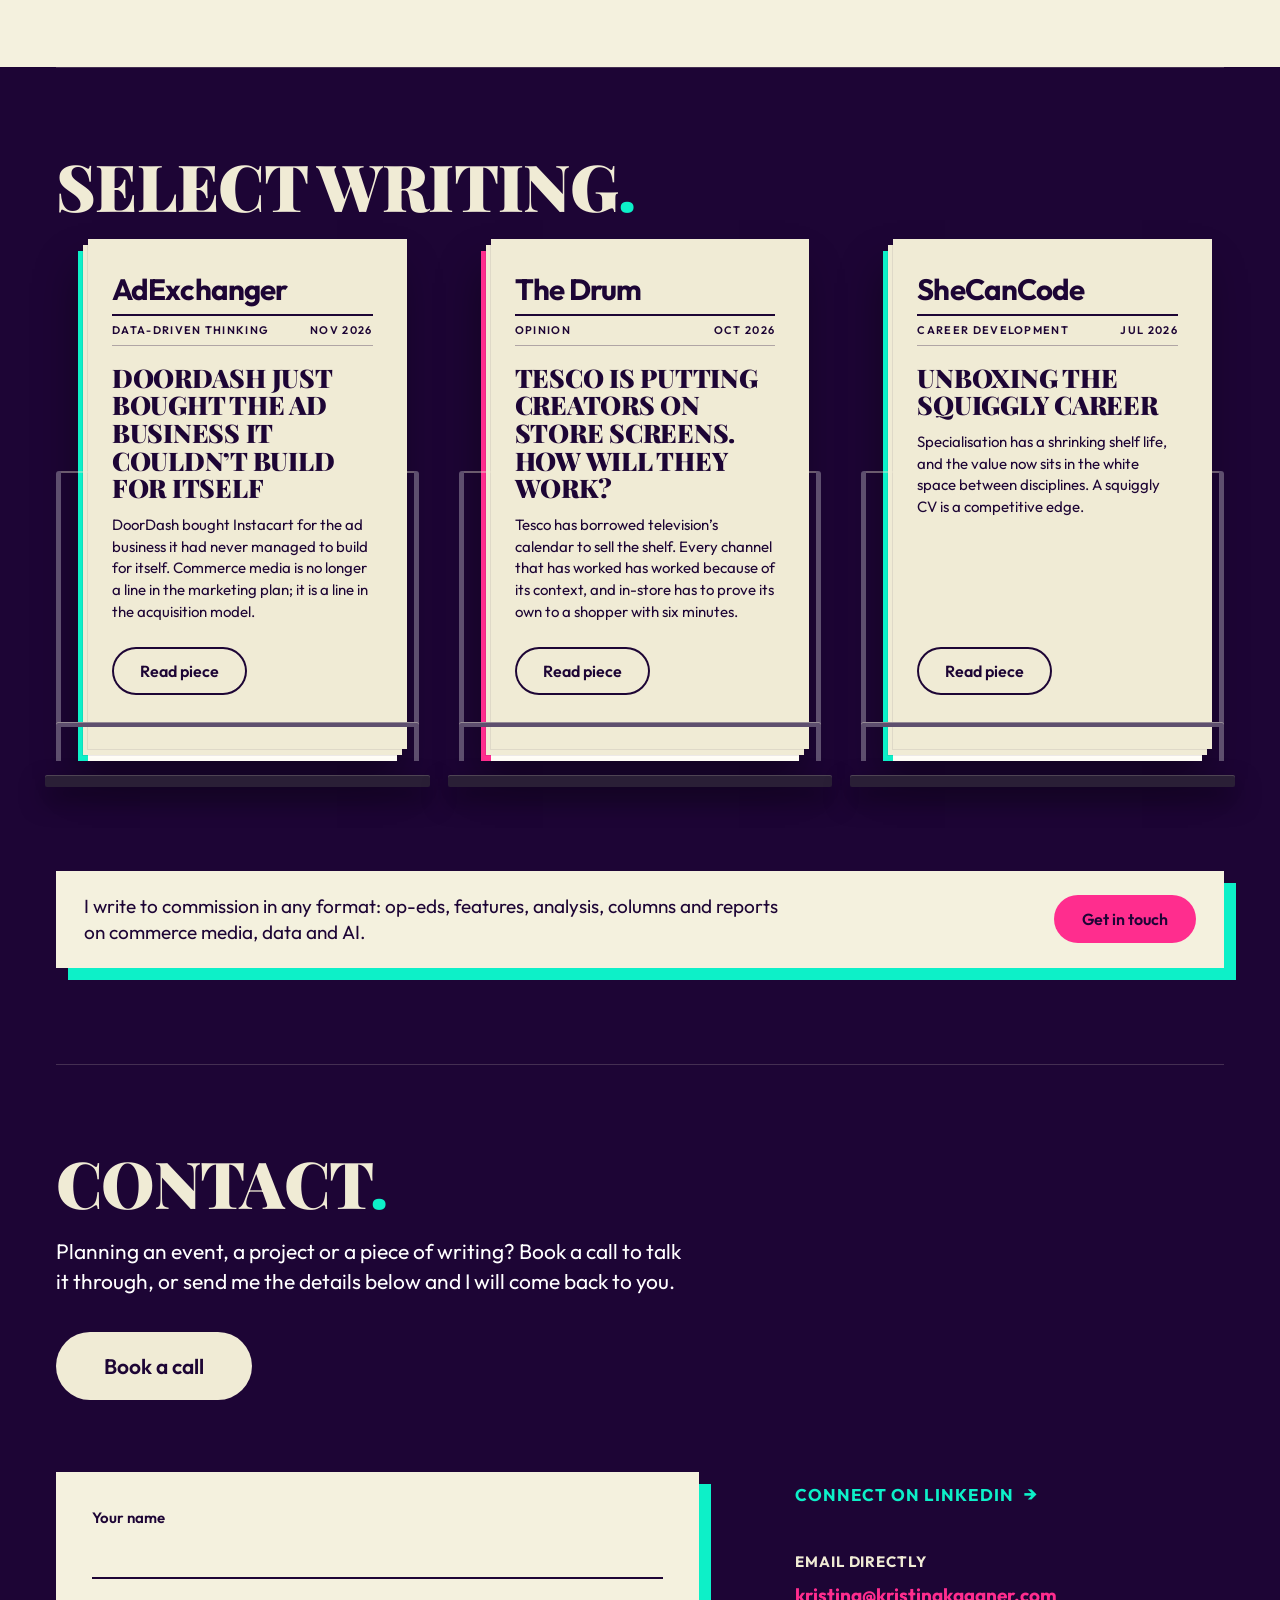
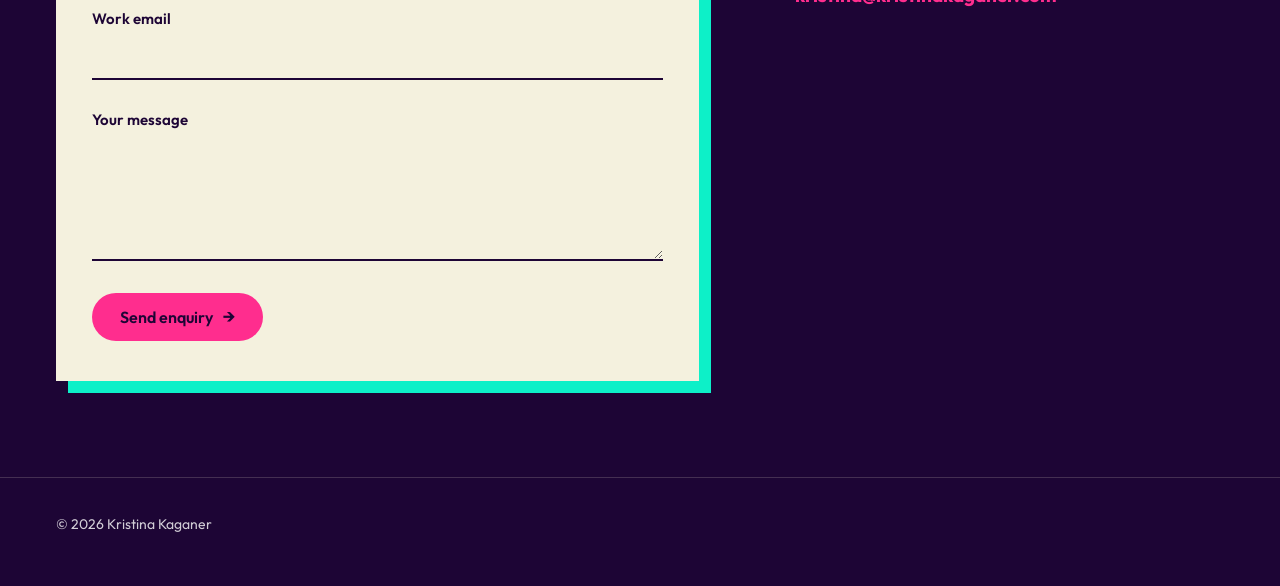
==== commit 6828cdee: "Replace the site with the new single-page build, 10 Nov 2026 The new page from new-site/ takes over " ====
--- a/about/index.html
+++ b/about/index.html
@@ -1,150 +1,9 @@
 <!doctype html>
 <html lang="en-GB">
-<head>
 <meta charset="utf-8">
-<meta name="viewport" content="width=device-width, initial-scale=1">
-<!-- content/about.md · Title, Meta description -->
-<title>About · Kristina Kaganer</title>
-<meta name="description" content="How a career in data, identity, retail media and AI turned out to be one body of work: building new businesses out of what a company already owns.">
-<!-- Icons and share card. Both strings below are this page's own <title> and
-     meta description, word for word, so nothing new is written here (D-011).
-     The paths are root-relative, so they resolve only when served from the
-     site root, which is how preview.command serves it. -->
-<link rel="icon" href="/favicon.svg" type="image/svg+xml">
-<link rel="icon" href="/favicon-32.png" sizes="32x32" type="image/png">
-<link rel="apple-touch-icon" href="/apple-touch-icon.png">
-<meta property="og:type" content="website">
-<meta property="og:site_name" content="Kristina Kaganer">
-<meta property="og:url" content="https://kristinakaganer.com/about/">
-<meta property="og:title" content="About · Kristina Kaganer">
-<meta property="og:description" content="How a career in data, identity, retail media and AI turned out to be one body of work: building new businesses out of what a company already owns.">
-<meta property="og:image" content="https://kristinakaganer.com/assets/og-image.png">
-<meta property="og:image:width" content="1200">
-<meta property="og:image:height" content="630">
-<meta property="og:image:alt" content="Kristina Kaganer, head and shoulders.">
-<meta name="twitter:card" content="summary_large_image">
-<meta name="twitter:title" content="About · Kristina Kaganer">
-<meta name="twitter:description" content="How a career in data, identity, retail media and AI turned out to be one body of work: building new businesses out of what a company already owns.">
-<meta name="theme-color" content="#F7F5F0">
-<!-- Type is self-hosted in ../assets/fonts/ (D-020). Not preloaded: measured at
-     390 on slow 4G with 4x CPU, preloading both faces cost 1108ms of first
-     contentful paint, because a 129KB serif went ahead of the text. -->
-<link rel="stylesheet" href="../assets/site.css">
-<script src="../assets/site.js" defer></script>
-</head>
-<body id="top">
-<a class="skip" href="#main">Skip to content</a>
-
-<!-- content/home.md · ## Masthead and nav -->
-<header class="masthead">
-  <div class="wrap">
-    <div class="masthead-left">
-      <a class="site-name" href="../">Kristina Kaganer</a>
-      <a class="nav-linkedin" href="https://www.linkedin.com/in/kristinakaganer" rel="me">
-        <svg viewBox="0 0 24 24" width="20" height="20" aria-hidden="true" focusable="false"><path d="M20.45 20.45h-3.56v-5.57c0-1.33-.02-3.04-1.85-3.04-1.85 0-2.14 1.45-2.14 2.94v5.67H9.35V9h3.41v1.56h.05c.48-.9 1.64-1.85 3.37-1.85 3.6 0 4.27 2.37 4.27 5.46v6.28zM5.34 7.43a2.07 2.07 0 1 1 0-4.13 2.07 2.07 0 0 1 0 4.13zm1.78 13.02H3.55V9h3.57v11.45zM22.22 0H1.77C.79 0 0 .77 0 1.73v20.54C0 23.23.79 24 1.77 24h20.45c.98 0 1.78-.77 1.78-1.73V1.73C24 .77 23.2 0 22.22 0z"/></svg>
-        <span class="visually-hidden">LinkedIn</span>
-      </a>
-    </div>
-    <nav class="site-nav" aria-label="Main">
-      <ul>
-        <li><a href="../">Home</a></li>
-        <li><a href="../work/">Work</a></li>
-        <li><a href="../speaking/">Speaking</a></li>
-        <li><a href="../about/" aria-current="page">About</a></li>
-        <li class="nav-cta"><a class="nav-contact" href="mailto:kristina@kristinakaganer.com?subject=What%20I%27m%20working%20on">Contact</a></li>
-      </ul>
-    </nav>
-  </div>
-</header>
-
-<main id="main" tabindex="-1">
-<div class="wrap">
-
-  <!-- content/about.md · ## Claim -->
-  <section class="section" aria-labelledby="about-title">
-    <div class="claim">
-      <h1 id="about-title" class="page-title">I’m a strategist who knows the code, and I write it when a strategy needs proving.</h1>
-      <!-- content/home.md · ## Claim · Portrait alt text -->
-      <picture class="portrait"><source type="image/webp" srcset="../assets/kristina-kaganer.webp"><img src="../assets/kristina-kaganer.jpg" alt="Kristina Kaganer, head and shoulders." width="128" height="128"></picture>
-    </div>
-    <div class="with-margin after-title">
-      <div class="col-main prose">
-        <p>My whole career has been spent building new businesses out of what a company already owns. The names changed as the industry did: data, then identity, then retail media, now AI. The work underneath stayed the same.</p>
-      </div>
-      <div class="col-margin">
-        <aside class="aside">15+ years on the buy side, building products for companies whose core business is not product.</aside>
-      </div>
-    </div>
-  </section>
-
-  <!-- content/about.md · ## Value first, then AI -->
-  <section class="section" aria-labelledby="value">
-    <div class="col-main">
-      <h2 id="value" class="section-title">Value first, then AI</h2>
-      <div class="prose">
-        <p>I measure my time by how close it gets me to the goal and how efficiently I got there.</p>
-        <p>I start with what a business already owns and build the smallest version that shows someone will pay for it.</p>
-        <p>In 2020 I was Head of Data for Europe at AB InBev, where <a class="prose-link" href="../work/#build-pubs">Save Pub Life</a> went live in three weeks. It was a marketplace that put pubs and their customers on one platform, and it went on to win a PRWeek award and a One Show Merit.</p>
-      </div>
-    </div>
-  </section>
-
-  <!-- content/about.md · ## Retail media is the clearest case of the pattern -->
-  <section class="section" aria-labelledby="retail">
-    <div class="with-margin">
-      <div class="col-main">
-        <h2 id="retail" class="section-title">Retail media is the clearest case of the pattern</h2>
-        <div class="prose">
-          <p>A retailer’s shopper data and its traffic become the product once somebody works out how to sell them. At Publicis Media I conceived <a class="prose-link" href="../work/#build-warehouse">Publicis Warehouse</a>, which connects retail data to a brand’s own customer data so the brand can reach people who’ve bought the product or want to. A client commissioned me to solve one problem and it turned into a product. I also built the <a class="prose-link" href="../work/#build-cleanroom">clean-room framework</a>, which lets brands and retailers work on each other’s data while each keeps control of its own.</p>
-          <p>The interesting part was actually scaling it: the programmes, the rollout plan, getting everyone bought in globally. That’s the distance between a prototype and a product.</p>
-        </div>
-      </div>
-      <div class="col-margin">
-        <aside class="aside">Added bonus: I practise everything I advise. All of my strategy has receipts.</aside>
-      </div>
-    </div>
-  </section>
-
-  <!-- content/about.md · ## The distinction I draw most weeks -->
-  <section class="section" aria-labelledby="correction">
-    <div class="with-margin">
-      <div class="col-main">
-        <h2 id="correction" class="section-title">The distinction I draw most weeks</h2>
-        <div class="prose">
-          <p>From November 2025 to September 2026 I was Chief Product and Technology Officer at Navigator, a travel data marketplace where software agents do the media buying. The distinction I draw most weeks is between agentic AI and automation. Think of the agent as the brain and the tools as the hands. Now I’m independent, and I work on commerce media and AI.</p>
-        </div>
-      </div>
-      <div class="col-margin">
-        <aside class="aside">Coming out of Cannes, we all heard “agentic” more times than we could count.</aside>
-      </div>
-    </div>
-  </section>
-
-  <!-- content/about.md · ## My CV looks less like a ladder and more like modern art -->
-  <section class="section" aria-labelledby="cv">
-    <div class="col-main">
-      <h2 id="cv" class="section-title">My CV looks less like a ladder and more like modern art</h2>
-      <div class="prose">
-        <p>It used to be confusing. Now it’s the reason I get hired. I’ve worked brand side at Coty and AB InBev and agency side at Publicis Media.</p>
-        <p>Identity came early. From 2016 to 2018 I was Director of Global Data Strategy at Coty, and identity was the whole job there: who is this person, across which websites and apps, and can you prove it well enough to trade on it.</p>
-      </div>
-    </div>
-  </section>
-
-  <!-- content/about.md · ## Contact -->
-  <section class="section" aria-labelledby="contact">
-    <h2 id="contact" class="section-title">Contact</h2>
-    <div class="actions">
-      <a class="button" href="mailto:kristina@kristinakaganer.com?subject=What%20I%27m%20working%20on">Tell me what you’re working on</a>
-    </div>
-    <p class="write-to">Or write to <a class="text-link" href="mailto:kristina@kristinakaganer.com">kristina@kristinakaganer.com</a></p>
-  </section>
-
-</div>
-</main>
-
-<!-- content/footer.md · Floating back to top -->
-<a class="back-to-top" href="#top" hidden><span class="visually-hidden">Back to top</span></a>
-
-</body>
+<title>Kristina Kaganer</title>
+<meta name="robots" content="noindex">
+<link rel="canonical" href="https://kristinakaganer.com/">
+<meta http-equiv="refresh" content="0; url=/#about">
+<a href="/#about">Kristina Kaganer</a>
 </html>
